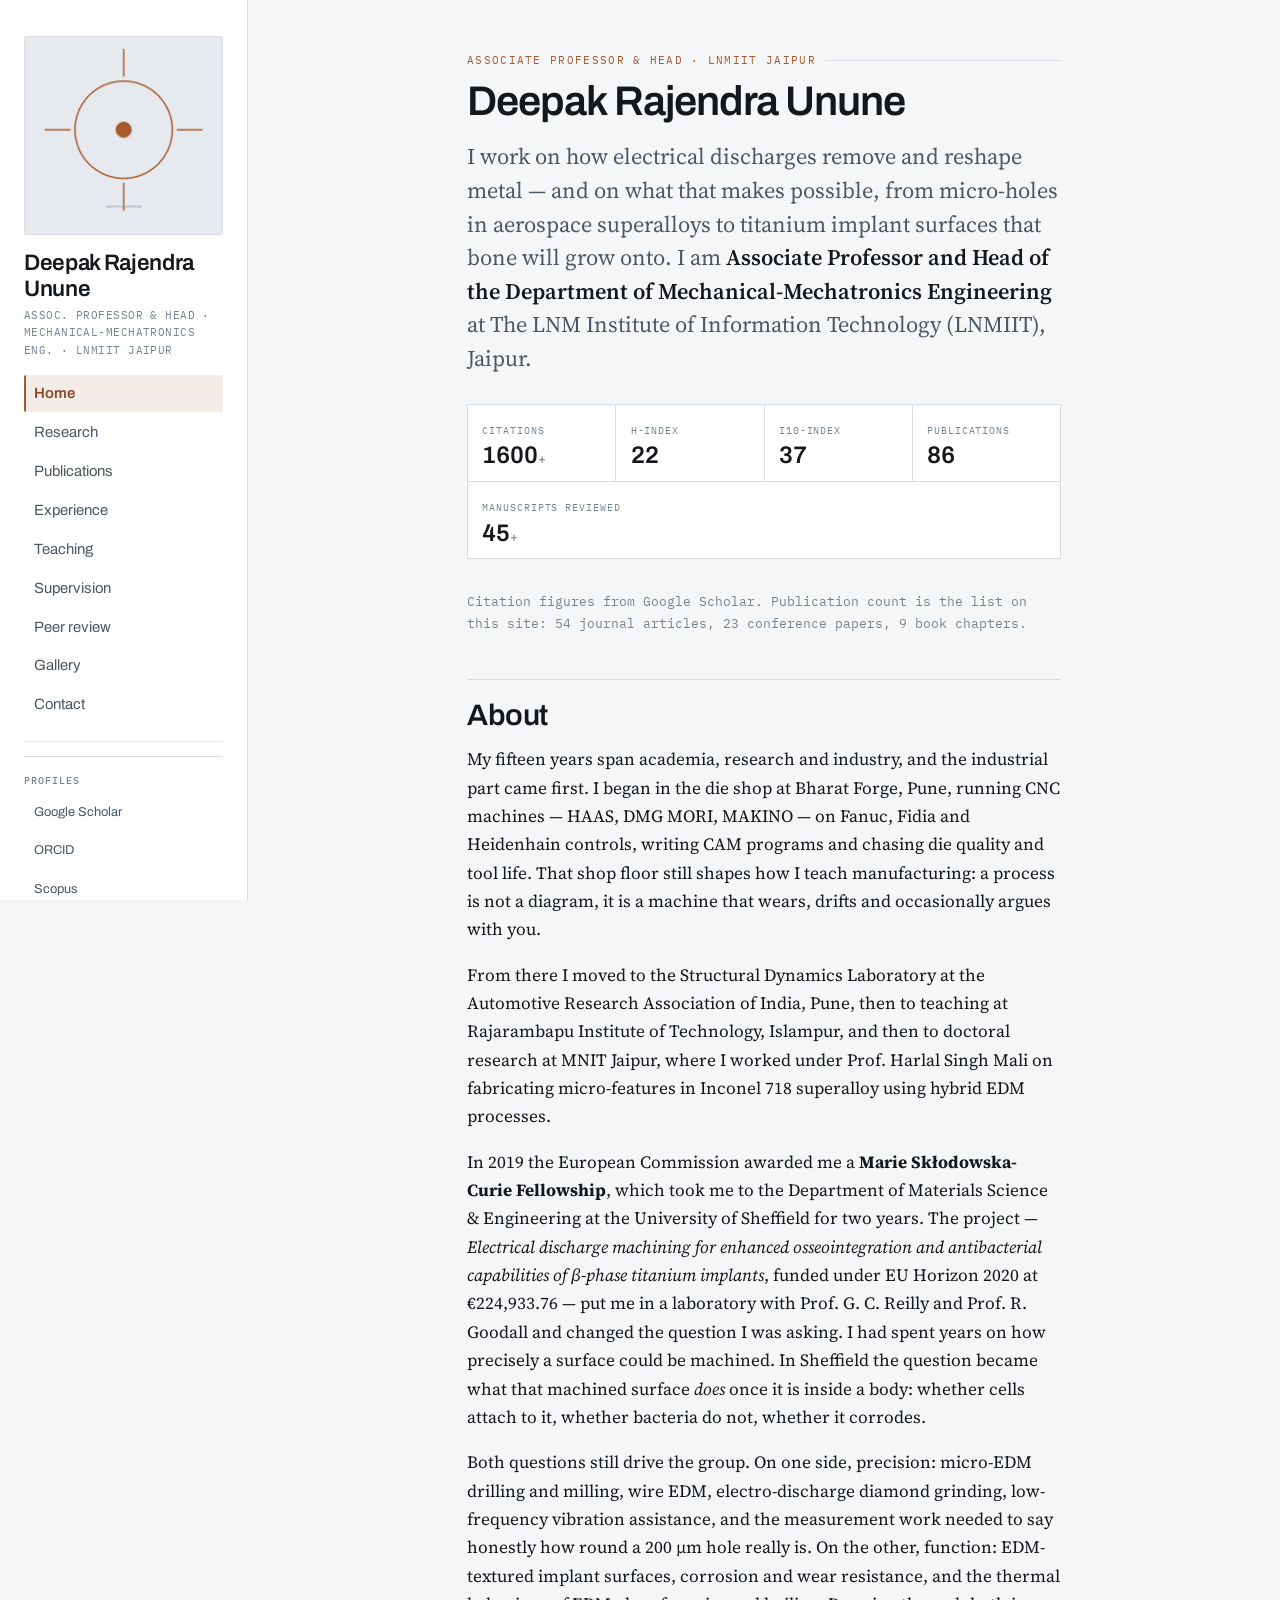
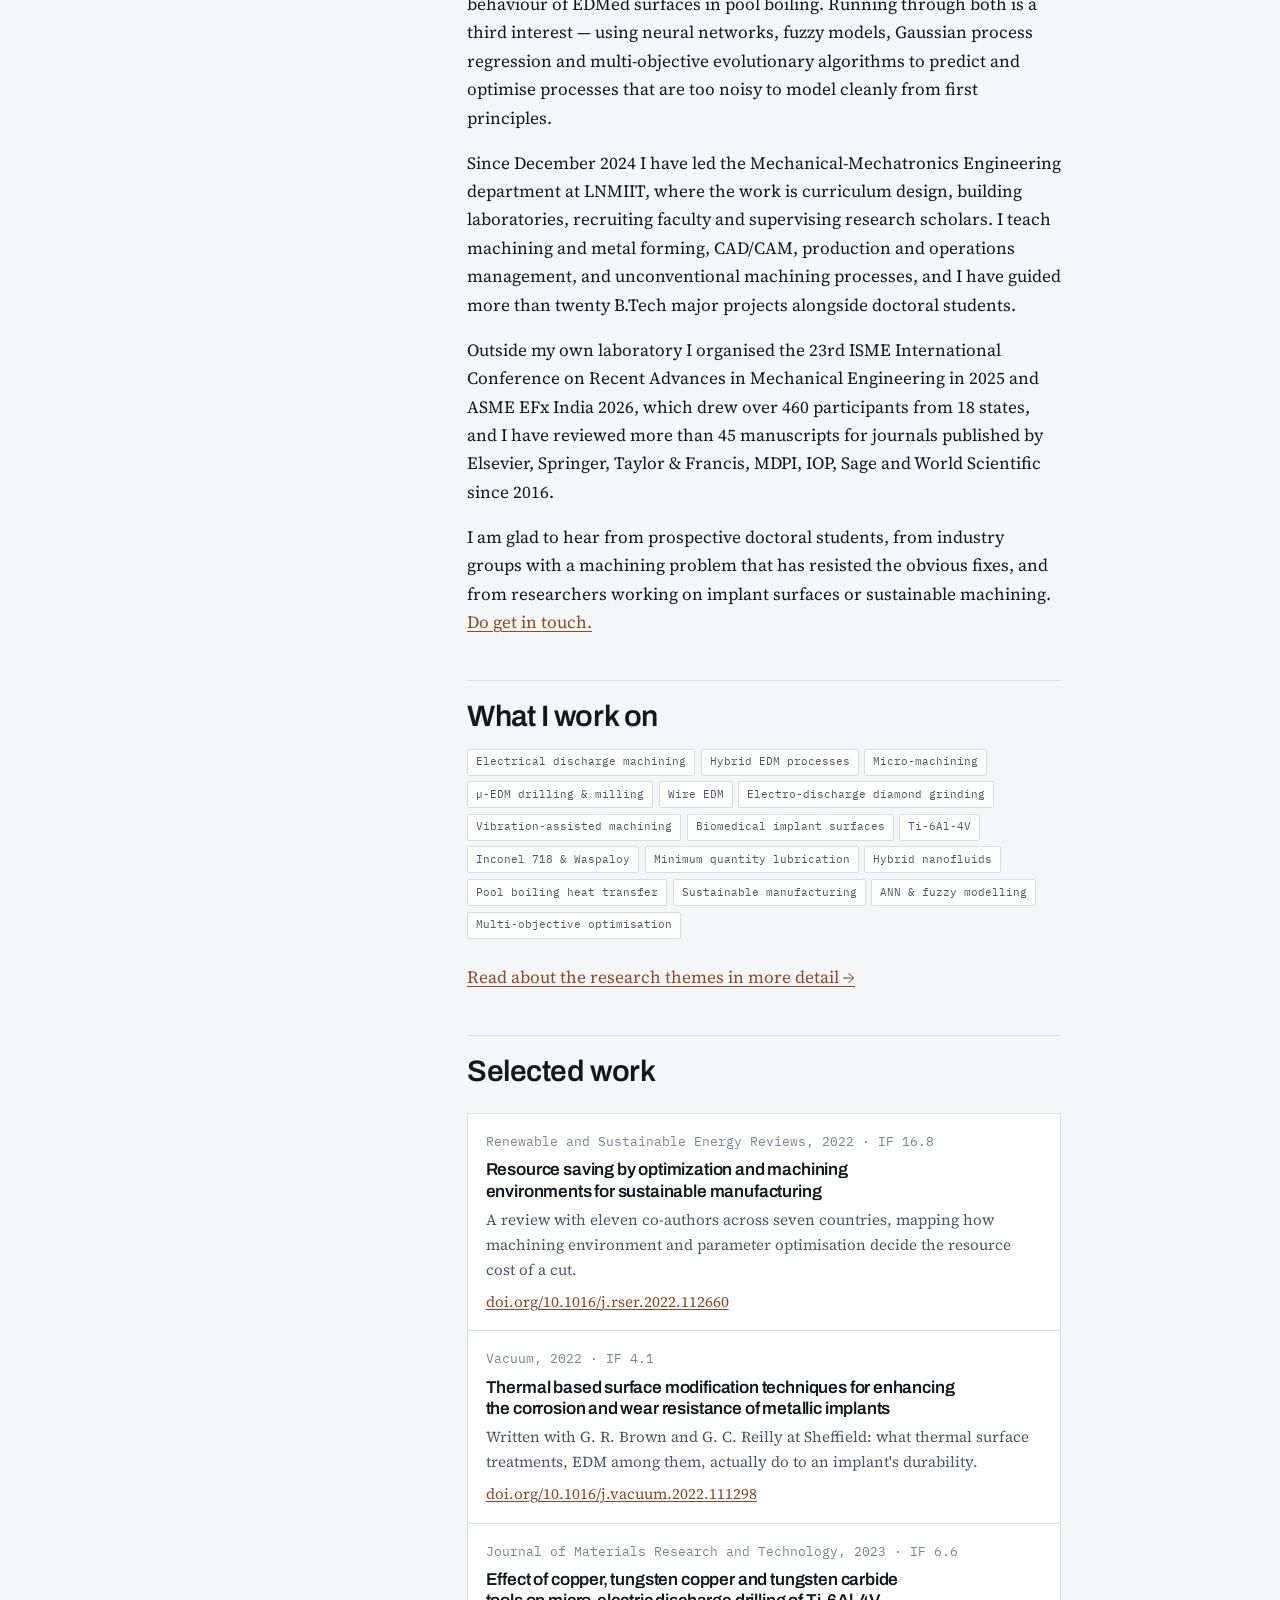
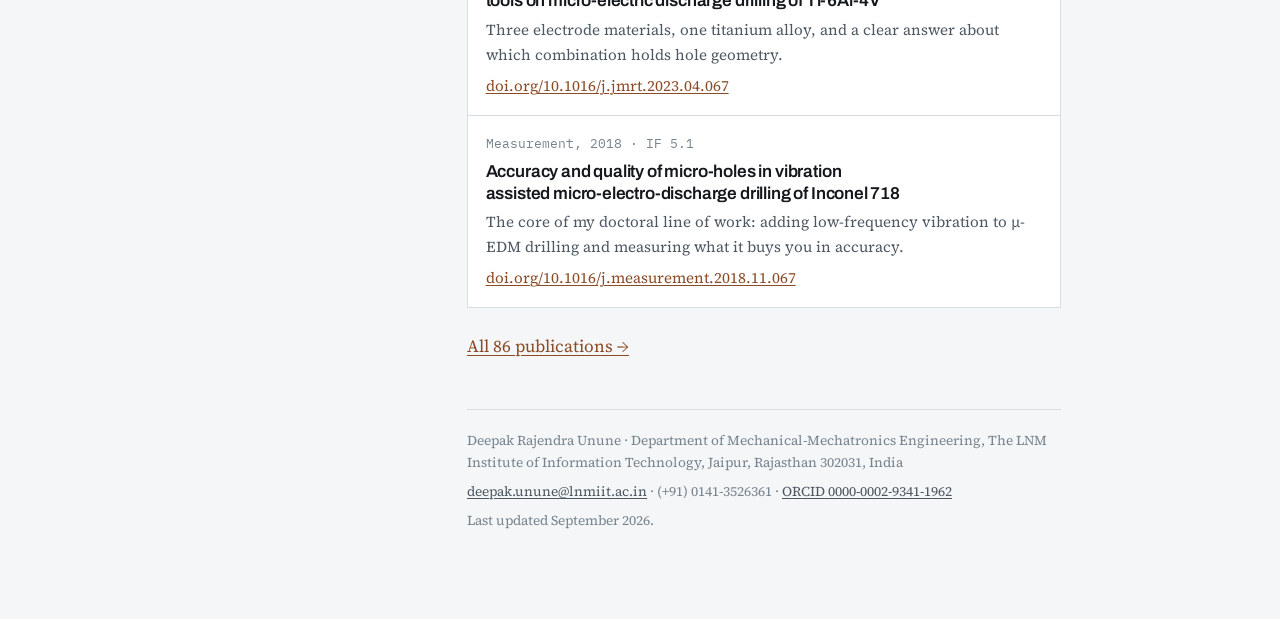
==== index.html @ 8581460a "Add files via upload" ====
<!doctype html>
<html lang="en">
<head>
<meta charset="utf-8">
<meta name="viewport" content="width=device-width, initial-scale=1">
<title>Deepak Rajendra Unune</title>
<meta name="description" content="Associate Professor and Head of Mechanical-Mechatronics Engineering at LNMIIT Jaipur. Research on EDM, micro-machining and biomedical implant surfaces.">
<link rel="canonical" href="https://deepunune.github.io/">
<meta name="robots" content="index, follow, max-image-preview:large">
<meta name="author" content="Deepak Rajendra Unune">
<meta name="theme-color" content="#f4f6f7" media="(prefers-color-scheme: light)">
<meta name="theme-color" content="#14171a" media="(prefers-color-scheme: dark)">

<meta property="og:type" content="profile">
<meta property="og:site_name" content="Deepak Rajendra Unune">
<meta property="og:title" content="Deepak Rajendra Unune">
<meta property="og:description" content="Associate Professor and Head of Mechanical-Mechatronics Engineering at LNMIIT Jaipur. Research on EDM, micro-machining and biomedical implant surfaces.">
<meta property="og:url" content="https://deepunune.github.io/">
<meta property="og:image" content="https://deepunune.github.io/images/profile.jpg">
<meta property="og:locale" content="en_IN">
<meta name="twitter:card" content="summary_large_image">
<meta name="twitter:title" content="Deepak Rajendra Unune">
<meta name="twitter:description" content="Associate Professor and Head of Mechanical-Mechatronics Engineering at LNMIIT Jaipur. Research on EDM, micro-machining and biomedical implant surfaces.">
<meta name="twitter:image" content="https://deepunune.github.io/images/profile.jpg">

<!-- ► Paste your Google Search Console verification tag on the next line, then delete this comment.
<meta name="google-site-verification" content="PASTE_YOUR_CODE_HERE">
-->

<link rel="icon" href="favicon.svg" type="image/svg+xml">
<link rel="preconnect" href="https://fonts.googleapis.com">
<link rel="preconnect" href="https://fonts.gstatic.com" crossorigin>
<link rel="stylesheet" href="https://fonts.googleapis.com/css2?family=Archivo:wght@400;500;600;700&family=Source+Serif+4:ital,opsz,wght@0,8..60,400;0,8..60,600;1,8..60,400&family=IBM+Plex+Mono:wght@400;500&display=swap">
<link rel="stylesheet" href="assets/style.css">
<script type="application/ld+json">
{
  "@context": "https://schema.org",
  "@type": "Person",
  "name": "Deepak Rajendra Unune",
  "givenName": "Deepak",
  "familyName": "Unune",
  "honorificPrefix": "Dr",
  "jobTitle": "Associate Professor and Head of Department",
  "email": "mailto:deepak.unune@lnmiit.ac.in",
  "telephone": "+91-141-3526361",
  "url": "https://deepunune.github.io/",
  "image": "https://deepunune.github.io/images/profile.jpg",
  "description": "Associate Professor and Head of the Department of Mechanical-Mechatronics Engineering at LNMIIT Jaipur. Research on electrical discharge machining, hybrid and micro-machining, biomedical implant surface engineering, sustainable machining and AI-driven process optimisation. Marie Sklodowska-Curie Fellow, University of Sheffield.",
  "identifier": [
    {"@type": "PropertyValue", "propertyID": "ORCID", "value": "0000-0002-9341-1962"},
    {"@type": "PropertyValue", "propertyID": "Scopus Author ID", "value": "57053446400"},
    {"@type": "PropertyValue", "propertyID": "Web of Science ResearcherID", "value": "N-2098-2017"}
  ],
  "worksFor": {
    "@type": "CollegeOrUniversity",
    "name": "The LNM Institute of Information Technology",
    "alternateName": "LNMIIT Jaipur",
    "url": "https://lnmiit.ac.in/",
    "address": {
      "@type": "PostalAddress",
      "streetAddress": "Rupa ki Nangal, Post-Sumel, Via Jamdoli",
      "addressLocality": "Jaipur",
      "addressRegion": "Rajasthan",
      "postalCode": "302031",
      "addressCountry": "IN"
    }
  },
  "alumniOf": [
    {"@type": "CollegeOrUniversity", "name": "Malaviya National Institute of Technology Jaipur"},
    {"@type": "CollegeOrUniversity", "name": "The University of Sheffield"},
    {"@type": "CollegeOrUniversity", "name": "Government College of Engineering, Karad"},
    {"@type": "CollegeOrUniversity", "name": "Rajarambapu Institute of Technology"}
  ],
  "knowsAbout": [
    "Electrical discharge machining",
    "Hybrid EDM processes",
    "Micro-machining",
    "Micro-EDM drilling",
    "Wire electrical discharge machining",
    "Electro-discharge diamond grinding",
    "Vibration-assisted machining",
    "Biomedical implant surface engineering",
    "Titanium alloys",
    "Nickel-based superalloys",
    "Minimum quantity lubrication",
    "Hybrid nanofluids",
    "Pool boiling heat transfer",
    "Sustainable manufacturing",
    "Artificial neural networks",
    "Multi-objective optimisation"
  ],
  "award": "Marie Sklodowska-Curie Fellowship, European Commission",
  "sameAs": [
    "https://scholar.google.co.in/citations?user=ZPhgoC0AAAAJ&hl=en", 
    "https://orcid.org/0000-0002-9341-1962", 
    "https://www.scopus.com/authid/detail.uri?authorId=57053446400", 
    "https://www.webofscience.com/wos/author/record/N-2098-2017", 
    "https://www.researchgate.net/profile/Deepak-Unune", 
    "https://in.linkedin.com/in/deepak-unune-ph-d-a6aba734", 
    "https://dblp.org/pid/217/3953.html", 
    "https://lnmiit.ac.in/faculty-list/dr-deepak-rajendra-unune/"
  ]
}
</script>
</head>
<body>
<a class="skip" href="#main">Skip to content</a>
<div class="shell">

  <header class="rail">
    <div class="rail__id">
      <img class="rail__photo" src="images/profile.jpg" alt="Portrait of Deepak Rajendra Unune"
           width="400" height="400">
      <div>
      <p class="rail__name"><a href="index.html">Deepak Rajendra Unune</a></p>
      <p class="rail__role">Assoc. Professor &amp; Head &middot; Mechanical-Mechatronics Eng. &middot; LNMIIT Jaipur</p>
      </div>
    </div>
    <button class="navtoggle" type="button" id="navtoggle" aria-expanded="false" aria-controls="nav">Menu</button>
    <nav class="nav" id="nav" aria-label="Main" hidden>
      <ul>
      <li><a href="index.html" aria-current="page">Home</a></li>
      <li><a href="research.html">Research</a></li>
      <li><a href="publications.html">Publications</a></li>
      <li><a href="experience.html">Experience</a></li>
      <li><a href="teaching.html">Teaching</a></li>
      <li><a href="supervision.html">Supervision</a></li>
      <li><a href="reviewing.html">Peer review</a></li>
      <li><a href="gallery.html">Gallery</a></li>
      <li><a href="contact.html">Contact</a></li>
      </ul>
      <div class="rail__links">
        <h2>Profiles</h2>
        <ul>
        <li><a href="https://scholar.google.co.in/citations?user=ZPhgoC0AAAAJ&amp;hl=en" rel="me">Google Scholar</a></li>
        <li><a href="https://orcid.org/0000-0002-9341-1962" rel="me">ORCID</a></li>
        <li><a href="https://www.scopus.com/authid/detail.uri?authorId=57053446400" rel="me">Scopus</a></li>
        <li><a href="https://www.webofscience.com/wos/author/record/N-2098-2017" rel="me">Web of Science</a></li>
        <li><a href="https://www.researchgate.net/profile/Deepak-Unune" rel="me">ResearchGate</a></li>
        <li><a href="https://in.linkedin.com/in/deepak-unune-ph-d-a6aba734" rel="me">LinkedIn</a></li>
        </ul>
      </div>
    </nav>
  </header>

  <main class="main" id="main">
    <div class="wrap">
      <p class="eyebrow">Associate Professor &amp; Head &middot; LNMIIT Jaipur</p>
      <h1>Deepak Rajendra Unune</h1>

<p class="lede">I work on how electrical discharges remove and reshape metal &mdash; and on what
that makes possible, from micro-holes in aerospace superalloys to titanium implant surfaces that
bone will grow onto. I am <strong>Associate Professor and Head of the Department of
Mechanical-Mechatronics Engineering</strong> at The LNM Institute of Information Technology
(LNMIIT), Jaipur.</p>

<dl class="figures">
  <div><dt>Citations</dt><dd>1600<span>+</span></dd></div>
  <div><dt>h-index</dt><dd>22</dd></div>
  <div><dt>i10-index</dt><dd>37</dd></div>
  <div><dt>Publications</dt><dd>86</dd></div>
  <div><dt>Manuscripts reviewed</dt><dd>45<span>+</span></dd></div>
</dl>
<p class="meta">Citation figures from Google Scholar. Publication count is the list on this
site: 54 journal articles, 23 conference papers, 9 book chapters.</p>

<h2>About</h2>

<p>My fifteen years span academia, research and industry, and the industrial part came first. I
began in the die shop at Bharat Forge, Pune, running CNC machines &mdash; HAAS, DMG MORI, MAKINO
&mdash; on Fanuc, Fidia and Heidenhain controls, writing CAM programs and chasing die quality and
tool life. That shop floor still shapes how I teach manufacturing: a process is not a diagram, it
is a machine that wears, drifts and occasionally argues with you.</p>

<p>From there I moved to the Structural Dynamics Laboratory at the Automotive Research Association
of India, Pune, then to teaching at Rajarambapu Institute of Technology, Islampur, and then to
doctoral research at MNIT Jaipur, where I worked under Prof. Harlal Singh Mali on fabricating
micro-features in Inconel 718 superalloy using hybrid EDM processes.</p>

<p>In 2019 the European Commission awarded me a <strong>Marie Sk&#322;odowska-Curie
Fellowship</strong>, which took me to the Department of Materials Science &amp; Engineering at the
University of Sheffield for two years. The project &mdash; <em>Electrical discharge machining for
enhanced osseointegration and antibacterial capabilities of &beta;-phase titanium implants</em>,
funded under EU Horizon 2020 at &euro;224,933.76 &mdash; put me in a laboratory with
Prof. G. C. Reilly and Prof. R. Goodall and changed the question I was asking. I had spent years on
how precisely a surface could be machined. In Sheffield the question became what that machined
surface <em>does</em> once it is inside a body: whether cells attach to it, whether bacteria
do not, whether it corrodes.</p>

<p>Both questions still drive the group. On one side, precision: micro-EDM drilling and milling,
wire EDM, electro-discharge diamond grinding, low-frequency vibration assistance, and the
measurement work needed to say honestly how round a 200&nbsp;&micro;m hole really is. On the other,
function: EDM-textured implant surfaces, corrosion and wear resistance, and the thermal behaviour of
EDMed surfaces in pool boiling. Running through both is a third interest &mdash; using neural
networks, fuzzy models, Gaussian process regression and multi-objective evolutionary algorithms to
predict and optimise processes that are too noisy to model cleanly from first principles.</p>

<p>Since December 2024 I have led the Mechanical-Mechatronics Engineering department at LNMIIT,
where the work is curriculum design, building laboratories, recruiting faculty and supervising
research scholars. I teach machining and metal forming, CAD/CAM, production and operations
management, and unconventional machining processes, and I have guided more than twenty B.Tech
major projects alongside doctoral students.</p>

<p>Outside my own laboratory I organised the 23rd ISME International Conference on Recent Advances
in Mechanical Engineering in 2025 and ASME EFx India 2026, which drew over 460 participants from
18 states, and I have reviewed more than 45 manuscripts for journals published by Elsevier,
Springer, Taylor &amp; Francis, MDPI, IOP, Sage and World Scientific since 2016.</p>

<p>I am glad to hear from prospective doctoral students, from industry groups with a machining
problem that has resisted the obvious fixes, and from researchers working on implant surfaces or
sustainable machining. <a href="contact.html">Do get in touch.</a></p>

<h2>What I work on</h2>
<ul class="tags">
  <li>Electrical discharge machining</li>
  <li>Hybrid EDM processes</li>
  <li>Micro-machining</li>
  <li>&micro;-EDM drilling &amp; milling</li>
  <li>Wire EDM</li>
  <li>Electro-discharge diamond grinding</li>
  <li>Vibration-assisted machining</li>
  <li>Biomedical implant surfaces</li>
  <li>Ti-6Al-4V</li>
  <li>Inconel 718 &amp; Waspaloy</li>
  <li>Minimum quantity lubrication</li>
  <li>Hybrid nanofluids</li>
  <li>Pool boiling heat transfer</li>
  <li>Sustainable manufacturing</li>
  <li>ANN &amp; fuzzy modelling</li>
  <li>Multi-objective optimisation</li>
</ul>
<p><a href="research.html">Read about the research themes in more detail &rarr;</a></p>

<h2>Selected work</h2>
<div class="cards">
  <article>
    <span class="meta">Renewable and Sustainable Energy Reviews, 2022 &middot; IF 16.8</span>
    <h3>Resource saving by optimization and machining environments for sustainable manufacturing</h3>
    <p>A review with eleven co-authors across seven countries, mapping how machining environment
    and parameter optimisation decide the resource cost of a cut.</p>
    <p><a href="https://doi.org/10.1016/j.rser.2022.112660">doi.org/10.1016/j.rser.2022.112660</a></p>
  </article>
  <article>
    <span class="meta">Vacuum, 2022 &middot; IF 4.1</span>
    <h3>Thermal based surface modification techniques for enhancing the corrosion and wear resistance of metallic implants</h3>
    <p>Written with G. R. Brown and G. C. Reilly at Sheffield: what thermal surface treatments,
    EDM among them, actually do to an implant's durability.</p>
    <p><a href="https://doi.org/10.1016/j.vacuum.2022.111298">doi.org/10.1016/j.vacuum.2022.111298</a></p>
  </article>
  <article>
    <span class="meta">Journal of Materials Research and Technology, 2023 &middot; IF 6.6</span>
    <h3>Effect of copper, tungsten copper and tungsten carbide tools on micro-electric discharge drilling of Ti-6Al-4V</h3>
    <p>Three electrode materials, one titanium alloy, and a clear answer about which combination
    holds hole geometry.</p>
    <p><a href="https://doi.org/10.1016/j.jmrt.2023.04.067">doi.org/10.1016/j.jmrt.2023.04.067</a></p>
  </article>
  <article>
    <span class="meta">Measurement, 2018 &middot; IF 5.1</span>
    <h3>Accuracy and quality of micro-holes in vibration assisted micro-electro-discharge drilling of Inconel 718</h3>
    <p>The core of my doctoral line of work: adding low-frequency vibration to &micro;-EDM drilling and
    measuring what it buys you in accuracy.</p>
    <p><a href="https://doi.org/10.1016/j.measurement.2018.11.067">doi.org/10.1016/j.measurement.2018.11.067</a></p>
  </article>
</div>
<p><a href="publications.html">All 86 publications &rarr;</a></p>

      <footer class="foot">
        <p>Deepak Rajendra Unune &middot; Department of Mechanical-Mechatronics Engineering, The LNM Institute of
        Information Technology, Jaipur, Rajasthan 302031, India</p>
        <p><a href="mailto:deepak.unune@lnmiit.ac.in">deepak.unune@lnmiit.ac.in</a> &middot;
        (+91) 0141-3526361 &middot; <a href="https://orcid.org/0000-0002-9341-1962">ORCID 0000-0002-9341-1962</a></p>
        <p>Last updated September 2026.</p>
      </footer>
    </div>
  </main>

</div>
<script src="assets/main.js" defer></script>
</body>
</html>
---- assets/style.css ----
/* ============================================================
   Deepak Rajendra Unune — academic site
   Layout: fixed title-block rail on the left (desktop), top bar
   on mobile; one measured reading column; mono gutters carry
   years, counts and identifiers the way a drawing carries its
   dimension callouts.
   ============================================================ */

:root {
  /* colour — cool graphite neutrals, copper accent (the electrode metal) */
  --bg:        #f4f6f7;
  --surface:   #ffffff;
  --ink:       #14181c;
  --ink-2:     #4c5762;
  --ink-3:     #77838e;
  --rule:      #d7dde2;
  --rule-soft: #e6eaee;
  --accent:    #a65a2e;
  --accent-ink:#8a4a25;
  --accent-wash:#f4ece6;

  /* type */
  --font-display: 'Archivo', 'Helvetica Neue', Arial, sans-serif;
  --font-body: 'Source Serif 4', Georgia, 'Times New Roman', serif;
  --font-mono: 'IBM Plex Mono', ui-monospace, 'SFMono-Regular', Consolas, monospace;

  /* scale */
  --rail: 15.5rem;
  --measure: 66ch;
  --step--1: clamp(0.78rem, 0.76rem + 0.1vw, 0.83rem);
  --step-0:  clamp(1rem, 0.97rem + 0.15vw, 1.075rem);
  --step-1:  clamp(1.2rem, 1.12rem + 0.4vw, 1.4rem);
  --step-2:  clamp(1.45rem, 1.3rem + 0.7vw, 1.85rem);
  --step-3:  clamp(1.85rem, 1.55rem + 1.3vw, 2.6rem);

  color-scheme: light;
}

@media (prefers-color-scheme: dark) {
  :root:not([data-theme="light"]) {
    --bg:        #14171a;
    --surface:   #1b1f23;
    --ink:       #e7eaed;
    --ink-2:     #a4aeb7;
    --ink-3:     #7d8892;
    --rule:      #2c3238;
    --rule-soft: #23282d;
    --accent:    #e08a4e;
    --accent-ink:#efa871;
    --accent-wash:#241c15;
    color-scheme: dark;
  }
}

:root[data-theme="dark"] {
  --bg:        #14171a;
  --surface:   #1b1f23;
  --ink:       #e7eaed;
  --ink-2:     #a4aeb7;
  --ink-3:     #7d8892;
  --rule:      #2c3238;
  --rule-soft: #23282d;
  --accent:    #e08a4e;
  --accent-ink:#efa871;
  --accent-wash:#241c15;
  color-scheme: dark;
}

*, *::before, *::after { box-sizing: border-box; }

html { -webkit-text-size-adjust: 100%; scroll-behavior: smooth; }
@media (prefers-reduced-motion: reduce) {
  html { scroll-behavior: auto; }
  *, *::before, *::after { animation-duration: 0.01ms !important; transition-duration: 0.01ms !important; }
}

body {
  margin: 0;
  background: var(--bg);
  color: var(--ink);
  font-family: var(--font-body);
  font-size: var(--step-0);
  line-height: 1.65;
  font-synthesis-weight: none;
}

img { max-width: 100%; height: auto; display: block; }

a { color: var(--accent-ink); text-decoration-thickness: 1px; text-underline-offset: 0.16em; }
a:hover { text-decoration-thickness: 2px; }

:focus-visible {
  outline: 2px solid var(--accent);
  outline-offset: 3px;
  border-radius: 2px;
}

.skip {
  position: absolute; left: -9999px; top: 0;
  background: var(--accent); color: #fff;
  padding: 0.6rem 1rem; z-index: 100;
  font-family: var(--font-display); font-size: var(--step--1);
}
.skip:focus { left: 0.5rem; top: 0.5rem; }

/* ---------- shell ---------- */

.shell { display: block; }

/* ---------- left rail / title block ---------- */

.rail {
  background: var(--surface);
  border-bottom: 1px solid var(--rule);
  padding: 1rem 1.25rem;
  display: flex; align-items: baseline; justify-content: space-between;
  gap: 1rem; flex-wrap: wrap;
  position: sticky; top: 0; z-index: 30;
}

.rail__id { min-width: 0; display: flex; align-items: center; gap: 0.75rem; }
.rail__photo {
  width: 46px; height: 46px; flex: none;
  border-radius: 50%; object-fit: cover;
  border: 1px solid var(--rule); background: var(--rule-soft);
}

.rail__name {
  font-family: var(--font-display);
  font-weight: 600; font-size: var(--step-1);
  letter-spacing: -0.015em; line-height: 1.15;
  margin: 0;
}
.rail__name a { color: var(--ink); text-decoration: none; }
.rail__name a:hover { color: var(--accent-ink); }

.rail__role {
  font-family: var(--font-mono);
  font-size: 0.68rem; letter-spacing: 0.04em;
  color: var(--ink-3); text-transform: uppercase;
  margin: 0.3rem 0 0;
}

.navtoggle {
  font-family: var(--font-mono); font-size: 0.72rem;
  letter-spacing: 0.08em; text-transform: uppercase;
  background: transparent; color: var(--ink-2);
  border: 1px solid var(--rule); border-radius: 2px;
  padding: 0.45rem 0.7rem; cursor: pointer;
}
.navtoggle:hover { border-color: var(--accent); color: var(--accent-ink); }

.nav { width: 100%; }
.nav[hidden] { display: none !important; }
.nav ul { list-style: none; margin: 0.9rem 0 0; padding: 0; display: flex; flex-direction: column; gap: 0.1rem; }
.nav a {
  display: flex; gap: 0.7rem; align-items: baseline;
  font-family: var(--font-display); font-size: 0.93rem;
  text-decoration: none; color: var(--ink-2);
  padding: 0.4rem 0.5rem; border-radius: 2px;
  border-left: 2px solid transparent;
}
.nav a:hover { color: var(--ink); background: var(--rule-soft); }
.nav a[aria-current="page"] {
  color: var(--accent-ink); border-left-color: var(--accent);
  background: var(--accent-wash); font-weight: 600;
}
.rail__links { margin-top: 1.1rem; padding-top: 0.9rem; border-top: 1px solid var(--rule-soft); }
.rail__links h2 {
  font-family: var(--font-mono); font-size: 0.64rem; letter-spacing: 0.1em;
  text-transform: uppercase; color: var(--ink-3); margin: 0 0 0.5rem; font-weight: 500;
}
.rail__links ul { list-style: none; margin: 0; padding: 0; display: flex; flex-wrap: wrap; gap: 0.3rem 0.85rem; }
.rail__links a { font-family: var(--font-display); font-size: 0.8rem; color: var(--ink-2); text-decoration: none; }
.rail__links a:hover { color: var(--accent-ink); text-decoration: underline; }

/* ---------- main column ---------- */

.main { padding: 2.25rem 1.25rem 4rem; }
.wrap { max-width: var(--measure); margin: 0 auto; }
.wrap--wide { max-width: 78ch; }

.eyebrow {
  font-family: var(--font-mono); font-size: 0.68rem;
  letter-spacing: 0.12em; text-transform: uppercase;
  color: var(--accent); margin: 0 0 0.6rem;
  display: flex; align-items: center; gap: 0.6rem;
}
.eyebrow::after { content: ""; flex: 1; height: 1px; background: var(--rule); min-width: 1.5rem; }
@media (max-width: 34rem) { .eyebrow::after { display: none; } }

h1 {
  font-family: var(--font-display); font-weight: 600;
  font-size: var(--step-3); line-height: 1.08;
  letter-spacing: -0.025em; text-wrap: balance;
  margin: 0 0 1rem;
}
h2 {
  font-family: var(--font-display); font-weight: 600;
  font-size: var(--step-2); line-height: 1.2;
  letter-spacing: -0.015em; text-wrap: balance;
  margin: 2.75rem 0 0.75rem;
  padding-top: 1.1rem; border-top: 1px solid var(--rule);
}
h3 {
  font-family: var(--font-display); font-weight: 600;
  font-size: var(--step-1); line-height: 1.25;
  letter-spacing: -0.01em; text-wrap: balance;
  margin: 1.9rem 0 0.4rem;
}
h4 {
  font-family: var(--font-display); font-weight: 600;
  font-size: var(--step-0); margin: 1.3rem 0 0.3rem;
}

p { margin: 0 0 1.05rem; }
.lede { font-size: var(--step-1); line-height: 1.5; color: var(--ink-2); }
.lede strong { color: var(--ink); font-weight: 600; }

ul.plain, ol.plain { padding-left: 1.15rem; margin: 0 0 1.05rem; }
ul.plain li, ol.plain li { margin-bottom: 0.4rem; }

.meta {
  font-family: var(--font-mono); font-size: var(--step--1);
  color: var(--ink-3); font-variant-numeric: tabular-nums;
}

/* ---------- metrology strip (research impact figures) ---------- */

.figures {
  display: flex; flex-wrap: wrap;
  background: var(--surface);
  border: 1px solid var(--rule); border-width: 1px 0 0 1px;
  margin: 1.75rem 0 2rem;
}
.figures div {
  flex: 1 1 8rem; min-width: 0;
  padding: 0.85rem 0.9rem;
  border-right: 1px solid var(--rule);
  border-bottom: 1px solid var(--rule);
}
.figures dt {
  font-family: var(--font-mono); font-size: 0.63rem;
  letter-spacing: 0.09em; text-transform: uppercase;
  color: var(--ink-3); margin: 0 0 0.25rem;
  min-height: 2.1em; display: flex; align-items: flex-end;
}
.figures dd {
  font-family: var(--font-display); font-weight: 600;
  font-size: 1.5rem; line-height: 1; margin: 0;
  color: var(--ink); font-variant-numeric: tabular-nums;
}
.figures dd span { font-size: 0.8rem; color: var(--ink-3); font-weight: 500; }

/* ---------- timeline entries (experience) ---------- */

.entry { padding: 1.15rem 0; border-bottom: 1px solid var(--rule-soft); }
.entry:last-child { border-bottom: 0; }
.entry__head { display: flex; flex-wrap: wrap; gap: 0.2rem 0.75rem; align-items: baseline; }
.entry__role { font-family: var(--font-display); font-weight: 600; font-size: var(--step-0); margin: 0; }
.entry__when {
  font-family: var(--font-mono); font-size: 0.7rem; color: var(--ink-3);
  font-variant-numeric: tabular-nums; white-space: nowrap;
}
.entry__where { color: var(--ink-2); font-size: 0.95rem; margin: 0.2rem 0 0.5rem; }
.entry ul { margin: 0.5rem 0 0; padding-left: 1.1rem; font-size: 0.95rem; color: var(--ink-2); }
.entry ul li { margin-bottom: 0.25rem; }
.entry__note {
  font-size: 0.95rem; margin: 0.45rem 0 0; padding-left: 0.8rem;
  border-left: 2px solid var(--accent); color: var(--ink-2);
}

/* ---------- publications ---------- */

.pubyear {
  display: grid; grid-template-columns: 3.5rem 1fr; gap: 0 1rem;
  padding-top: 1.4rem; margin-top: 1.4rem; border-top: 1px solid var(--rule);
}
.pubyear:first-of-type { border-top: 0; margin-top: 0; }
.pubyear > h3 {
  font-family: var(--font-mono); font-size: 0.95rem; font-weight: 500;
  color: var(--accent); margin: 0.15rem 0 0; letter-spacing: 0.02em;
  font-variant-numeric: tabular-nums; position: sticky; top: 5.5rem;
  align-self: start;
}
.pubyear > ol { list-style: none; margin: 0; padding: 0; min-width: 0; }
.pub { margin-bottom: 1.15rem; min-width: 0; }
.pub:last-child { margin-bottom: 0; }
.pub__authors { font-size: 0.9rem; color: var(--ink-2); margin: 0; }
.pub__authors b { color: var(--ink); font-weight: 600; }
.pub__title { margin: 0.15rem 0; font-size: 1rem; line-height: 1.4; }
.pub__title a { color: var(--ink); text-decoration: none; }
.pub__title a:hover { color: var(--accent-ink); text-decoration: underline; }
.pub__venue { font-size: 0.88rem; color: var(--ink-2); font-style: italic; margin: 0; }
.pub__tags {
  font-family: var(--font-mono); font-size: 0.66rem; letter-spacing: 0.03em;
  color: var(--ink-3); margin: 0.25rem 0 0; text-transform: uppercase;
}
.pub__doi {
  font-family: var(--font-mono); font-size: 0.68rem;
  word-break: break-all; display: inline-block; margin-top: 0.15rem;
}

/* ---------- generic card list ---------- */

.cards { display: grid; gap: 1px; background: var(--rule); border: 1px solid var(--rule); margin: 1.5rem 0; }
.cards > * { background: var(--surface); padding: 1.05rem 1.1rem; min-width: 0; margin: 0; }
.cards h3 { margin: 0 0 0.3rem; font-size: var(--step-0); }
.cards p { margin: 0 0 0.4rem; font-size: 0.95rem; color: var(--ink-2); }
.cards p:last-child { margin-bottom: 0; }
.cards .meta { display: block; margin-bottom: 0.4rem; }

.tags { display: flex; flex-wrap: wrap; gap: 0.35rem; margin: 0.9rem 0 1.5rem; padding: 0; list-style: none; }
.tags li {
  font-family: var(--font-mono); font-size: 0.68rem;
  border: 1px solid var(--rule); border-radius: 2px;
  padding: 0.22rem 0.5rem; color: var(--ink-2); background: var(--surface);
}

.journal-list { columns: 2; column-gap: 2rem; padding-left: 1.1rem; margin: 0.9rem 0 1.5rem; font-size: 0.92rem; color: var(--ink-2); }
.journal-list li { margin-bottom: 0.35rem; break-inside: avoid; }
@media (max-width: 34rem) { .journal-list { columns: 1; } }

/* ---------- gallery ---------- */

.gallery { display: grid; gap: 1rem; grid-template-columns: repeat(auto-fill, minmax(13rem, 1fr)); margin: 1.5rem 0; padding: 0; list-style: none; }
.gallery figure { margin: 0; background: var(--surface); border: 1px solid var(--rule); }
.gallery img { aspect-ratio: 4 / 3; object-fit: cover; width: 100%; max-width: 100%; background: var(--rule-soft); }
.gallery figcaption { font-size: 0.82rem; color: var(--ink-2); padding: 0.55rem 0.65rem; line-height: 1.4; }
.ph {
  aspect-ratio: 4 / 3; max-width: 100%;
  display: grid; place-items: center;
  background: var(--rule-soft); color: var(--ink-3);
  font-family: var(--font-mono); font-size: 0.66rem; text-align: center; padding: 0.5rem;
}

/* ---------- contact ---------- */

.deflist { display: grid; gap: 0; margin: 1.5rem 0; border-top: 1px solid var(--rule); }
.deflist > div { display: grid; grid-template-columns: 8.5rem 1fr; gap: 0.3rem 1rem; padding: 0.8rem 0; border-bottom: 1px solid var(--rule-soft); }
.deflist dt { font-family: var(--font-mono); font-size: 0.68rem; letter-spacing: 0.08em; text-transform: uppercase; color: var(--ink-3); }
.deflist dd { margin: 0; min-width: 0; overflow-wrap: break-word; }
@media (max-width: 30rem) { .deflist > div { grid-template-columns: 1fr; } }

/* ---------- footer ---------- */

.foot { border-top: 1px solid var(--rule); margin-top: 3rem; padding-top: 1.25rem; font-size: 0.85rem; color: var(--ink-3); }
.foot p { margin: 0 0 0.4rem; }
.foot a { color: var(--ink-2); }

/* ---------- desktop: rail becomes a fixed title block ---------- */

@media (min-width: 60rem) {
  .shell { display: grid; grid-template-columns: var(--rail) minmax(0, 1fr); }
  .rail {
    position: sticky; top: 0; align-self: start;
    height: 100vh; overflow-y: auto;
    border-bottom: 0; border-right: 1px solid var(--rule);
    display: block; padding: 2.25rem 1.5rem;
  }
  .rail__id { display: block; }
  .rail__photo {
    width: 100%; height: auto; aspect-ratio: 1;
    border-radius: 2px; margin-bottom: 0.95rem;
  }
  .navtoggle { display: none; }
  .nav { display: block !important; }
  .nav[hidden] { display: block !important; }
  .main { padding: 3.25rem 3rem 5rem; }
  .pubyear > h3 { top: 1rem; }
}

@media (min-width: 90rem) {
  .main { padding-left: 5rem; }
}

@media print {
  .rail, .navtoggle { display: none; }
  body { background: #fff; color: #000; font-size: 10.5pt; }
  .main { padding: 0; }
  a { color: #000; }
}
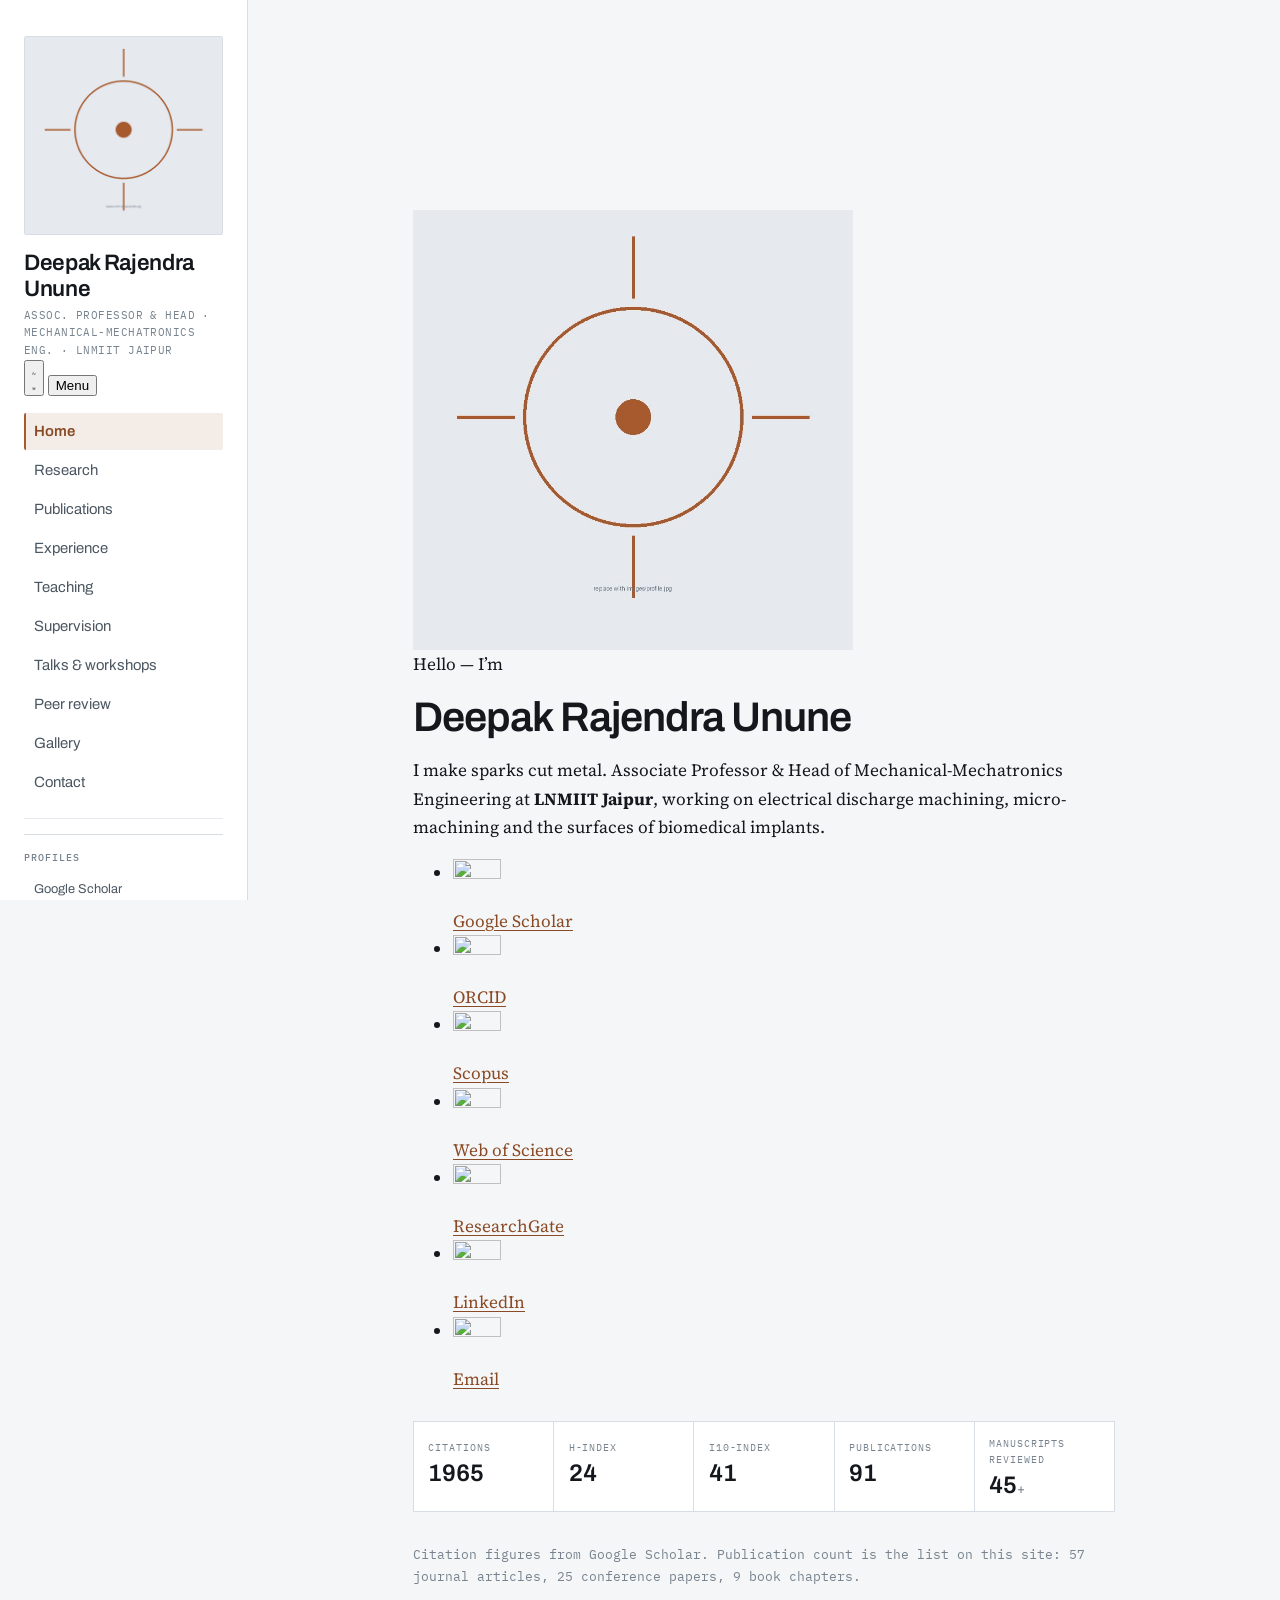
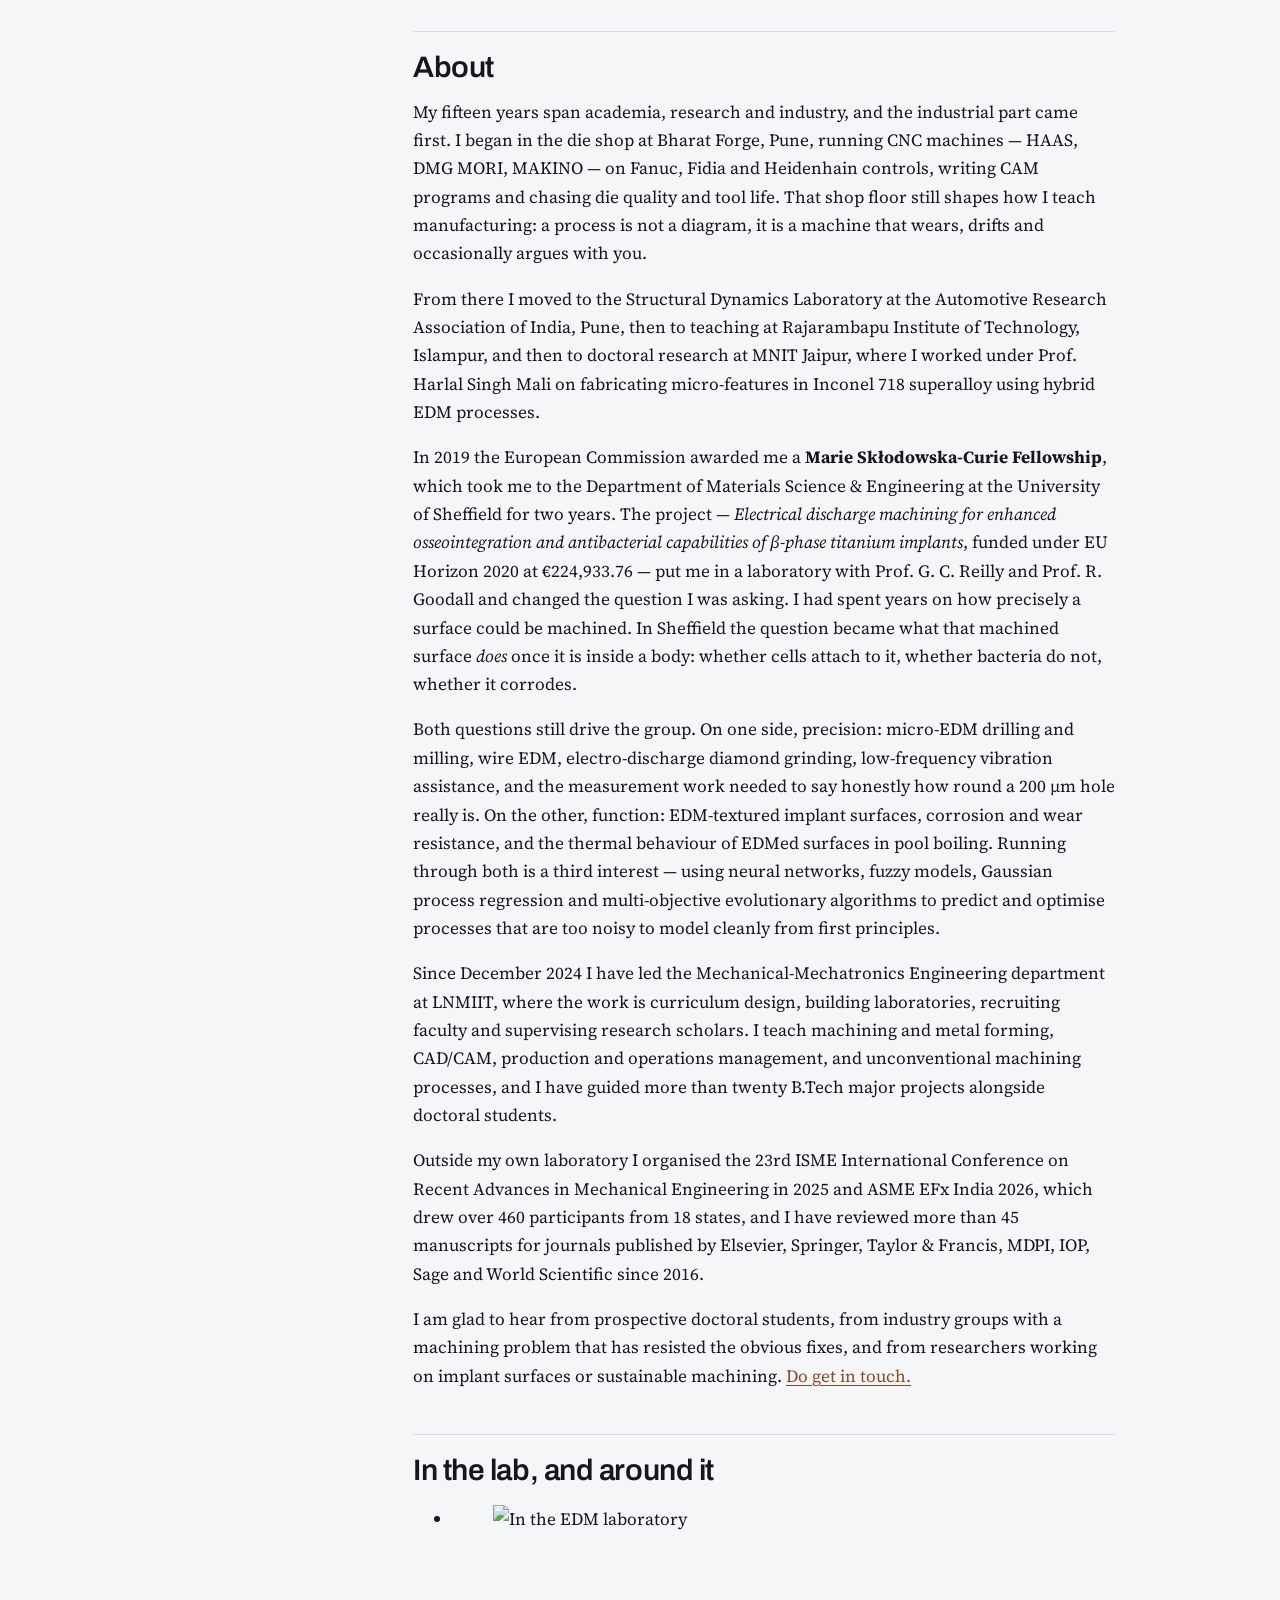
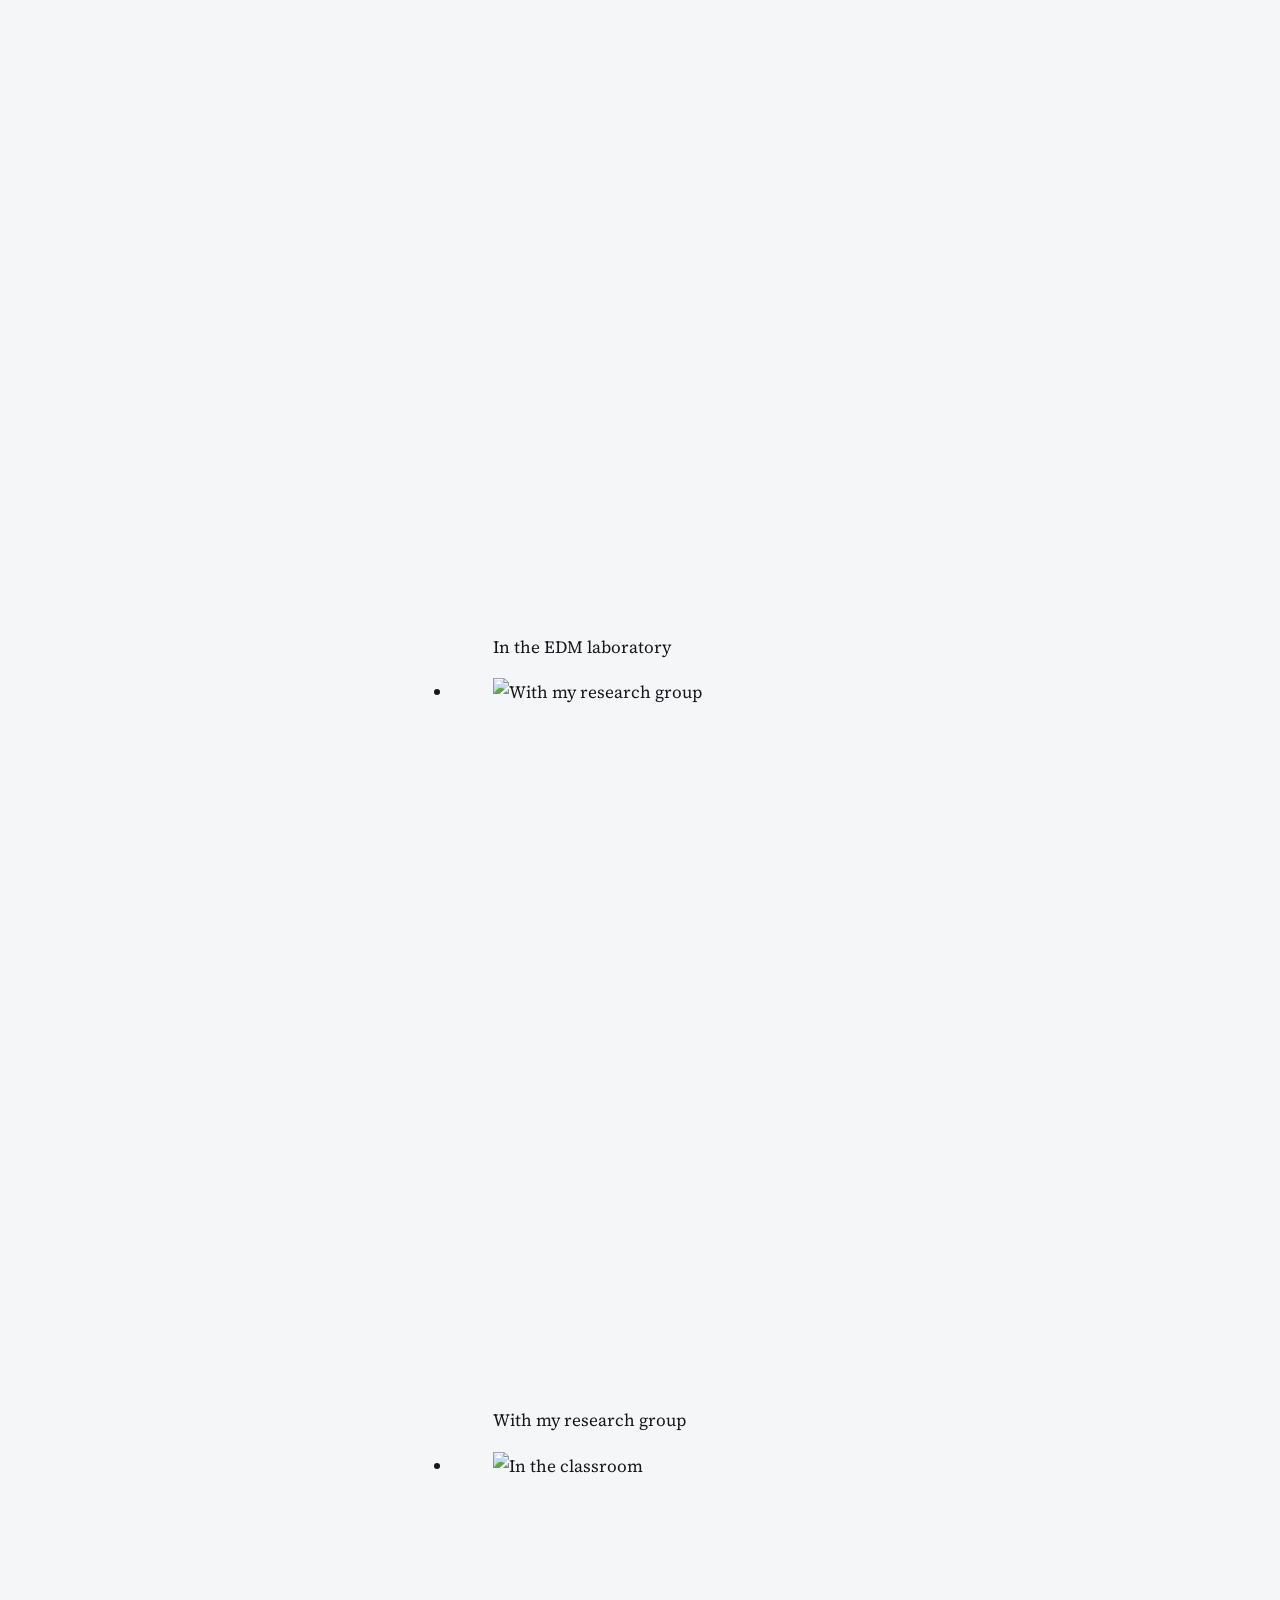
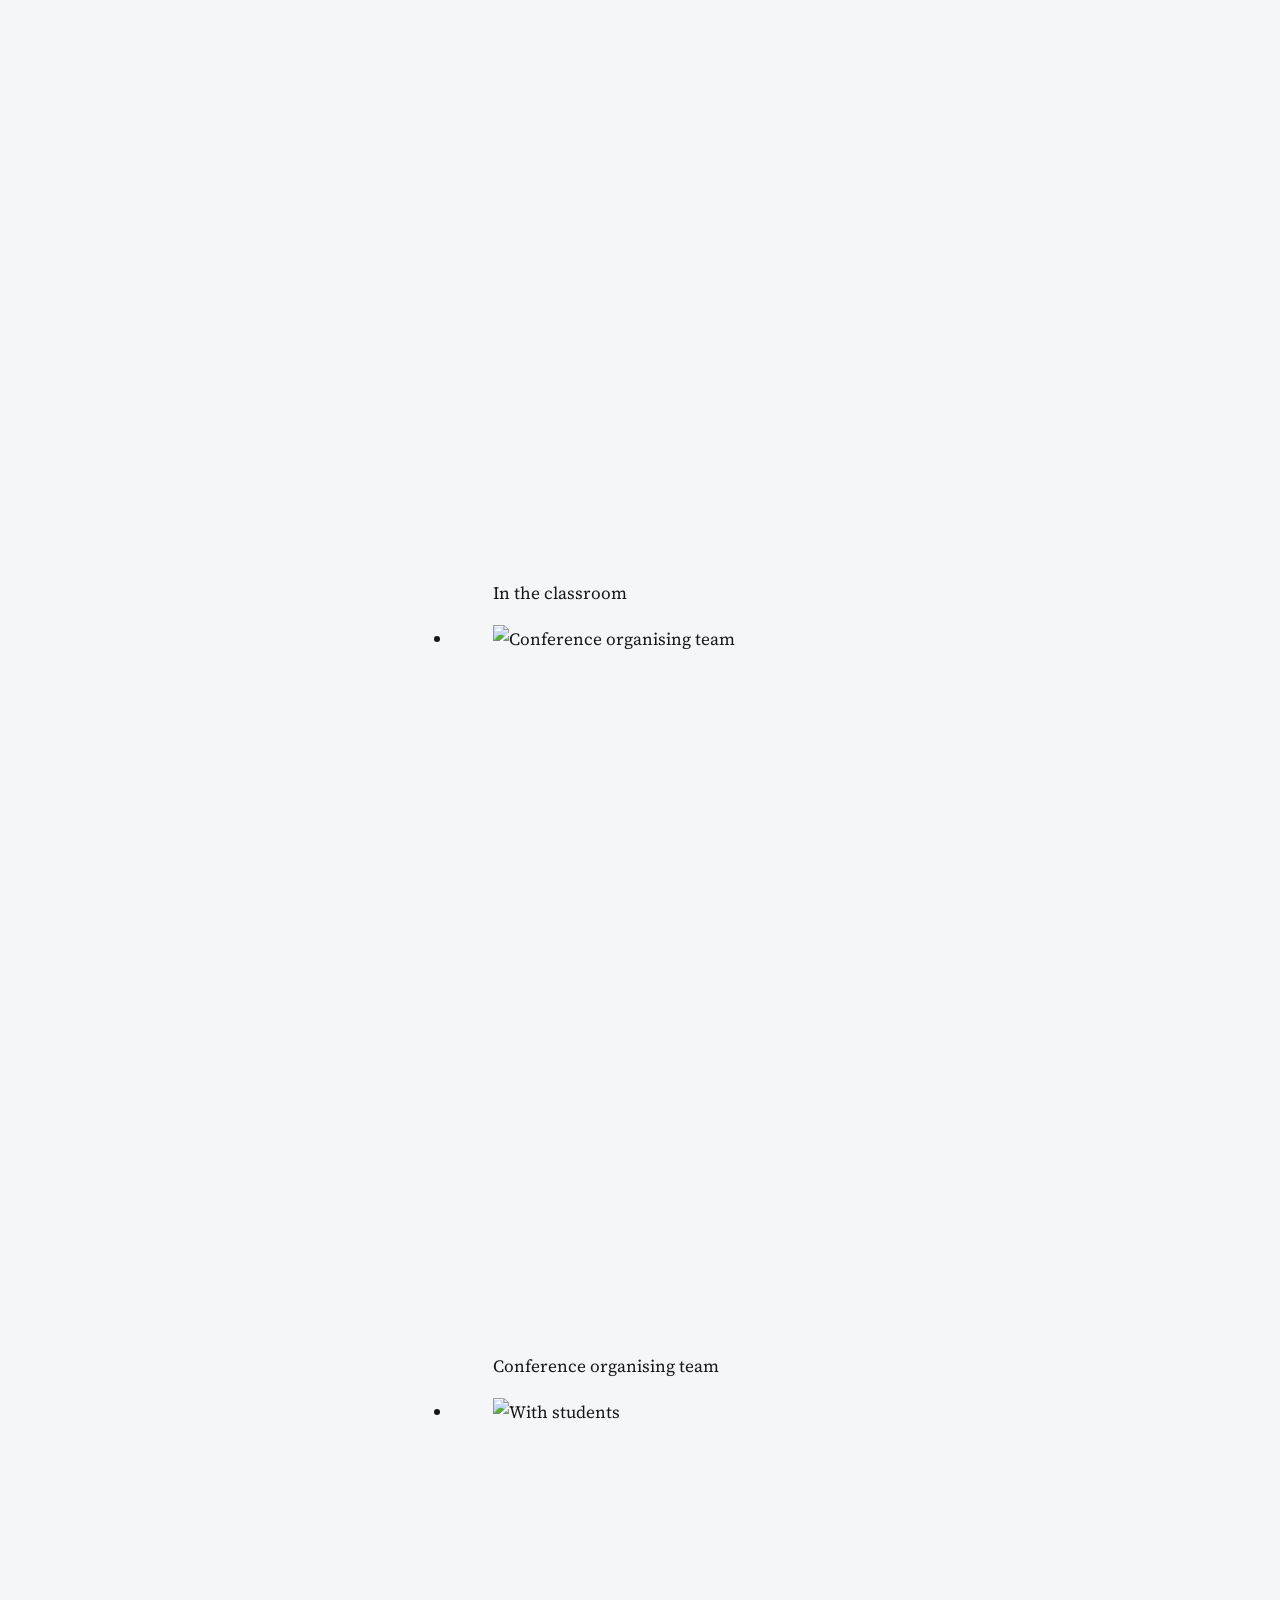
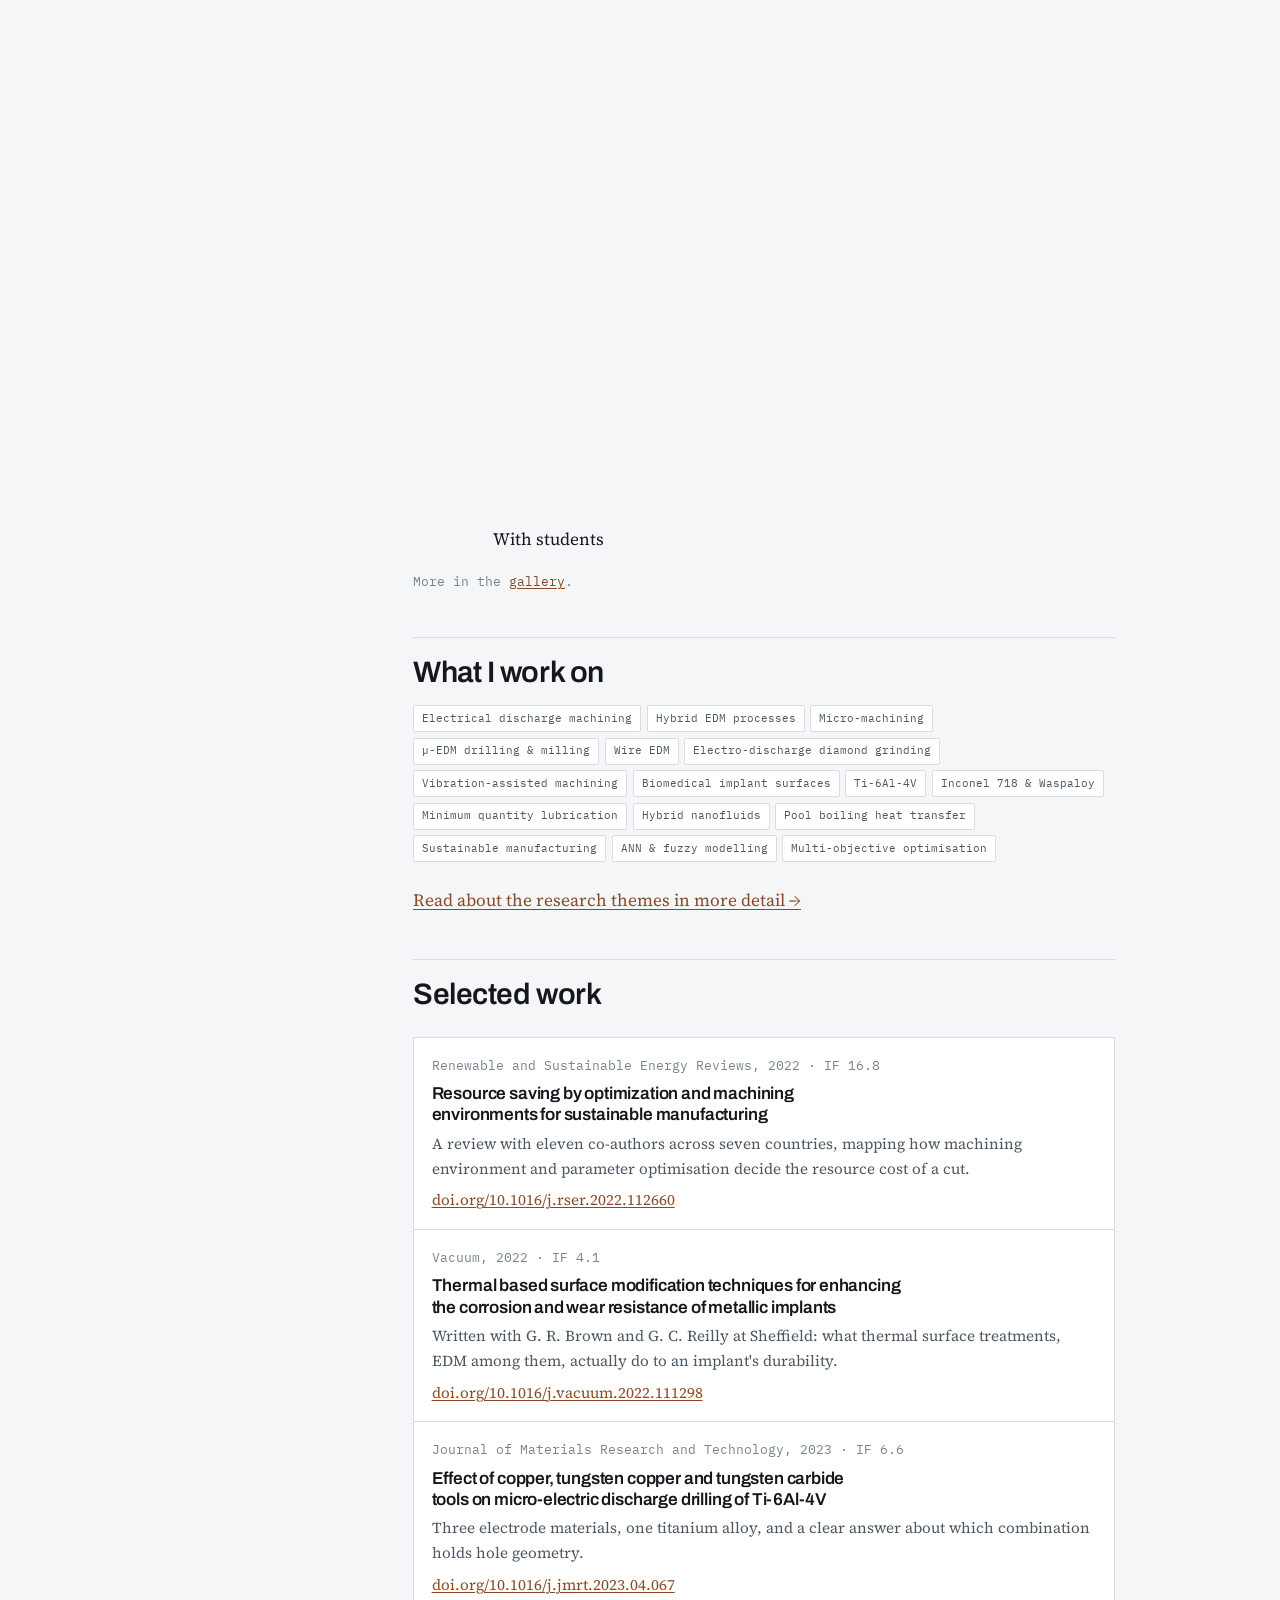
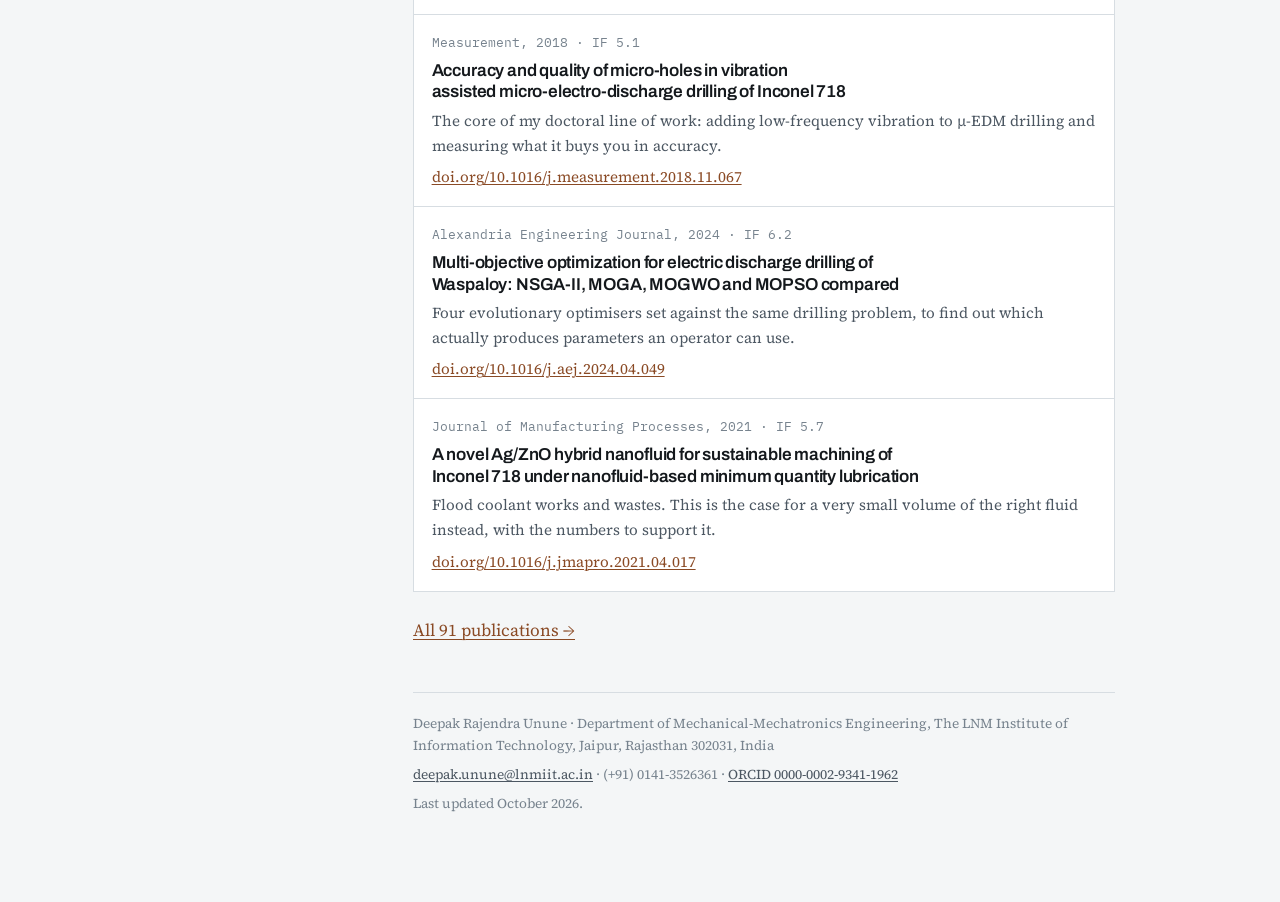
==== commit dcd0e6fd: "Redesign, 91 publications, talks page" ====
--- a/index.html
+++ b/index.html
@@ -8,8 +8,9 @@
 <link rel="canonical" href="https://deepunune.github.io/">
 <meta name="robots" content="index, follow, max-image-preview:large">
 <meta name="author" content="Deepak Rajendra Unune">
-<meta name="theme-color" content="#f4f6f7" media="(prefers-color-scheme: light)">
-<meta name="theme-color" content="#14171a" media="(prefers-color-scheme: dark)">
+<meta name="theme-color" content="#f4f7f9" media="(prefers-color-scheme: light)">
+<meta name="theme-color" content="#0b1015" media="(prefers-color-scheme: dark)">
+<script>try{var t=localStorage.getItem("theme");if(t)document.documentElement.setAttribute("data-theme",t)}catch(e){}</script>
 
 <meta property="og:type" content="profile">
 <meta property="og:site_name" content="Deepak Rajendra Unune">
@@ -23,14 +24,14 @@
 <meta name="twitter:description" content="Associate Professor and Head of Mechanical-Mechatronics Engineering at LNMIIT Jaipur. Research on EDM, micro-machining and biomedical implant surfaces.">
 <meta name="twitter:image" content="https://deepunune.github.io/images/profile.jpg">
 
-<!-- ► Paste your Google Search Console verification tag on the next line, then delete this comment.
-<meta name="google-site-verification" content="PASTE_YOUR_CODE_HERE">
--->
+<!-- Google Search Console verification. Do not remove: deleting this tag can
+     un-verify the property and lose access to Sitemaps and URL Inspection. -->
+<meta name="google-site-verification" content="wqA32q5Ff9Z8jZDuRmJElmObbwmpecMUY4OnzsmXW84">
 
 <link rel="icon" href="favicon.svg" type="image/svg+xml">
 <link rel="preconnect" href="https://fonts.googleapis.com">
 <link rel="preconnect" href="https://fonts.gstatic.com" crossorigin>
-<link rel="stylesheet" href="https://fonts.googleapis.com/css2?family=Archivo:wght@400;500;600;700&family=Source+Serif+4:ital,opsz,wght@0,8..60,400;0,8..60,600;1,8..60,400&family=IBM+Plex+Mono:wght@400;500&display=swap">
+<link rel="stylesheet" href="https://fonts.googleapis.com/css2?family=Archivo:wdth,wght@85..115,400..700&family=Source+Serif+4:ital,opsz,wght@0,8..60,400;0,8..60,600;1,8..60,400&family=IBM+Plex+Mono:wght@400;500&display=swap">
 <link rel="stylesheet" href="assets/style.css">
 <script type="application/ld+json">
 {
@@ -116,7 +117,16 @@
       <p class="rail__role">Assoc. Professor &amp; Head &middot; Mechanical-Mechatronics Eng. &middot; LNMIIT Jaipur</p>
       </div>
     </div>
-    <button class="navtoggle" type="button" id="navtoggle" aria-expanded="false" aria-controls="nav">Menu</button>
+    <div class="railbtns">
+      <button class="btn-ghost btn-icon" type="button" id="themetoggle"
+              aria-label="Switch between light and dark theme" title="Switch light / dark theme">
+        <svg class="icon-moon" viewBox="0 0 24 24" fill="none" stroke="currentColor" stroke-width="2"
+             stroke-linecap="round" stroke-linejoin="round" aria-hidden="true"><path d="M21 12.8A9 9 0 1 1 11.2 3a7 7 0 0 0 9.8 9.8Z"/></svg>
+        <svg class="icon-sun" viewBox="0 0 24 24" fill="none" stroke="currentColor" stroke-width="2"
+             stroke-linecap="round" aria-hidden="true"><circle cx="12" cy="12" r="4"/><path d="M12 2v2M12 20v2M2 12h2M20 12h2M4.9 4.9l1.4 1.4M17.7 17.7l1.4 1.4M19.1 4.9l-1.4 1.4M6.3 17.7l-1.4 1.4"/></svg>
+      </button>
+      <button class="btn-ghost" type="button" id="navtoggle" aria-expanded="false" aria-controls="nav">Menu</button>
+    </div>
     <nav class="nav" id="nav" aria-label="Main" hidden>
       <ul>
       <li><a href="index.html" aria-current="page">Home</a></li>
@@ -125,6 +135,7 @@
       <li><a href="experience.html">Experience</a></li>
       <li><a href="teaching.html">Teaching</a></li>
       <li><a href="supervision.html">Supervision</a></li>
+      <li><a href="talks.html">Talks &amp; workshops</a></li>
       <li><a href="reviewing.html">Peer review</a></li>
       <li><a href="gallery.html">Gallery</a></li>
       <li><a href="contact.html">Contact</a></li>
@@ -144,25 +155,39 @@
   </header>
 
   <main class="main" id="main">
-    <div class="wrap">
-      <p class="eyebrow">Associate Professor &amp; Head &middot; LNMIIT Jaipur</p>
-      <h1>Deepak Rajendra Unune</h1>
-
-<p class="lede">I work on how electrical discharges remove and reshape metal &mdash; and on what
-that makes possible, from micro-holes in aerospace superalloys to titanium implant surfaces that
-bone will grow onto. I am <strong>Associate Professor and Head of the Department of
-Mechanical-Mechatronics Engineering</strong> at The LNM Institute of Information Technology
-(LNMIIT), Jaipur.</p>
+    <div class="wrap wrap--wide">
+      <header class="hero">
+        <canvas class="hero__spark" id="spark" aria-hidden="true"></canvas>
+        <img class="hero__portrait" src="images/profile.jpg"
+             alt="Portrait of Deepak Rajendra Unune" width="440" height="440">
+        <div class="hero__text">
+          <p class="hero__hi">Hello &mdash; I&rsquo;m</p>
+          <h1><span class="nm1">Deepak Rajendra</span> <span class="nm2">Unune</span></h1>
+          <div class="arc"></div>
+          <p class="hero__statement">I make sparks cut metal. Associate Professor &amp; Head of
+          Mechanical-Mechatronics Engineering at <b>LNMIIT Jaipur</b>, working on electrical
+          discharge machining, micro-machining and the surfaces of biomedical implants.</p>
+          <ul class="herolinks">
+            <li><a href="https://scholar.google.co.in/citations?user=ZPhgoC0AAAAJ&amp;hl=en"><img src="images/profiles/google-scholar.png" alt="" data-ph data-ph-text="GS" loading="lazy" width="48" height="48"><span>Google Scholar</span></a></li>
+            <li><a href="https://orcid.org/0000-0002-9341-1962"><img src="images/profiles/orcid.png" alt="" data-ph data-ph-text="iD" loading="lazy" width="48" height="48"><span>ORCID</span></a></li>
+            <li><a href="https://www.scopus.com/authid/detail.uri?authorId=57053446400"><img src="images/profiles/scopus.png" alt="" data-ph data-ph-text="Sc" loading="lazy" width="48" height="48"><span>Scopus</span></a></li>
+            <li><a href="https://www.webofscience.com/wos/author/record/N-2098-2017"><img src="images/profiles/web-of-science.png" alt="" data-ph data-ph-text="WoS" loading="lazy" width="48" height="48"><span>Web of Science</span></a></li>
+            <li><a href="https://www.researchgate.net/profile/Deepak-Unune"><img src="images/profiles/researchgate.png" alt="" data-ph data-ph-text="RG" loading="lazy" width="48" height="48"><span>ResearchGate</span></a></li>
+            <li><a href="https://in.linkedin.com/in/deepak-unune-ph-d-a6aba734"><img src="images/profiles/linkedin.png" alt="" data-ph data-ph-text="in" loading="lazy" width="48" height="48"><span>LinkedIn</span></a></li>
+            <li><a href="mailto:deepak.unune@lnmiit.ac.in"><img src="images/profiles/email.png" alt="" data-ph data-ph-text="@" loading="lazy" width="48" height="48"><span>Email</span></a></li>
+          </ul>
+        </div>
+      </header>
 
 <dl class="figures">
-  <div><dt>Citations</dt><dd>1600<span>+</span></dd></div>
-  <div><dt>h-index</dt><dd>22</dd></div>
-  <div><dt>i10-index</dt><dd>37</dd></div>
-  <div><dt>Publications</dt><dd>86</dd></div>
+  <div><dt>Citations</dt><dd>1965</dd></div>
+  <div><dt>h-index</dt><dd>24</dd></div>
+  <div><dt>i10-index</dt><dd>41</dd></div>
+  <div><dt>Publications</dt><dd>91</dd></div>
   <div><dt>Manuscripts reviewed</dt><dd>45<span>+</span></dd></div>
 </dl>
 <p class="meta">Citation figures from Google Scholar. Publication count is the list on this
-site: 54 journal articles, 23 conference papers, 9 book chapters.</p>
+site: 57 journal articles, 25 conference papers, 9 book chapters.</p>
 
 <h2>About</h2>
 
@@ -209,6 +234,21 @@
 <p>I am glad to hear from prospective doctoral students, from industry groups with a machining
 problem that has resisted the obvious fixes, and from researchers working on implant surfaces or
 sustainable machining. <a href="contact.html">Do get in touch.</a></p>
+
+<h2>In the lab, and around it</h2>
+<ul class="snaps">
+  <li><figure><img src="images/home/01.jpg" alt="In the EDM laboratory" data-ph loading="lazy"
+       width="800" height="1000"><figcaption>In the EDM laboratory</figcaption></figure></li>
+  <li><figure><img src="images/home/02.jpg" alt="With my research group" data-ph loading="lazy"
+       width="800" height="1000"><figcaption>With my research group</figcaption></figure></li>
+  <li><figure><img src="images/home/03.jpg" alt="In the classroom" data-ph loading="lazy"
+       width="800" height="1000"><figcaption>In the classroom</figcaption></figure></li>
+  <li><figure><img src="images/home/04.jpg" alt="Conference organising team" data-ph loading="lazy"
+       width="800" height="1000"><figcaption>Conference organising team</figcaption></figure></li>
+  <li><figure><img src="images/home/05.jpg" alt="With students" data-ph loading="lazy"
+       width="800" height="1000"><figcaption>With students</figcaption></figure></li>
+</ul>
+<p class="meta">More in the <a href="gallery.html">gallery</a>.</p>
 
 <h2>What I work on</h2>
 <ul class="tags">
@@ -261,15 +301,29 @@
     measuring what it buys you in accuracy.</p>
     <p><a href="https://doi.org/10.1016/j.measurement.2018.11.067">doi.org/10.1016/j.measurement.2018.11.067</a></p>
   </article>
+  <article>
+    <span class="meta">Alexandria Engineering Journal, 2024 &middot; IF 6.2</span>
+    <h3>Multi-objective optimization for electric discharge drilling of Waspaloy: NSGA-II, MOGA, MOGWO and MOPSO compared</h3>
+    <p>Four evolutionary optimisers set against the same drilling problem, to find out
+    which actually produces parameters an operator can use.</p>
+    <p><a href="https://doi.org/10.1016/j.aej.2024.04.049">doi.org/10.1016/j.aej.2024.04.049</a></p>
+  </article>
+  <article>
+    <span class="meta">Journal of Manufacturing Processes, 2021 &middot; IF 5.7</span>
+    <h3>A novel Ag/ZnO hybrid nanofluid for sustainable machining of Inconel 718 under nanofluid-based minimum quantity lubrication</h3>
+    <p>Flood coolant works and wastes. This is the case for a very small volume of the
+    right fluid instead, with the numbers to support it.</p>
+    <p><a href="https://doi.org/10.1016/j.jmapro.2021.04.017">doi.org/10.1016/j.jmapro.2021.04.017</a></p>
+  </article>
 </div>
-<p><a href="publications.html">All 86 publications &rarr;</a></p>
+<p><a href="publications.html">All 91 publications &rarr;</a></p>
 
       <footer class="foot">
         <p>Deepak Rajendra Unune &middot; Department of Mechanical-Mechatronics Engineering, The LNM Institute of
         Information Technology, Jaipur, Rajasthan 302031, India</p>
         <p><a href="mailto:deepak.unune@lnmiit.ac.in">deepak.unune@lnmiit.ac.in</a> &middot;
         (+91) 0141-3526361 &middot; <a href="https://orcid.org/0000-0002-9341-1962">ORCID 0000-0002-9341-1962</a></p>
-        <p>Last updated September 2026.</p>
+        <p>Last updated October 2026.</p>
       </footer>
     </div>
   </main>
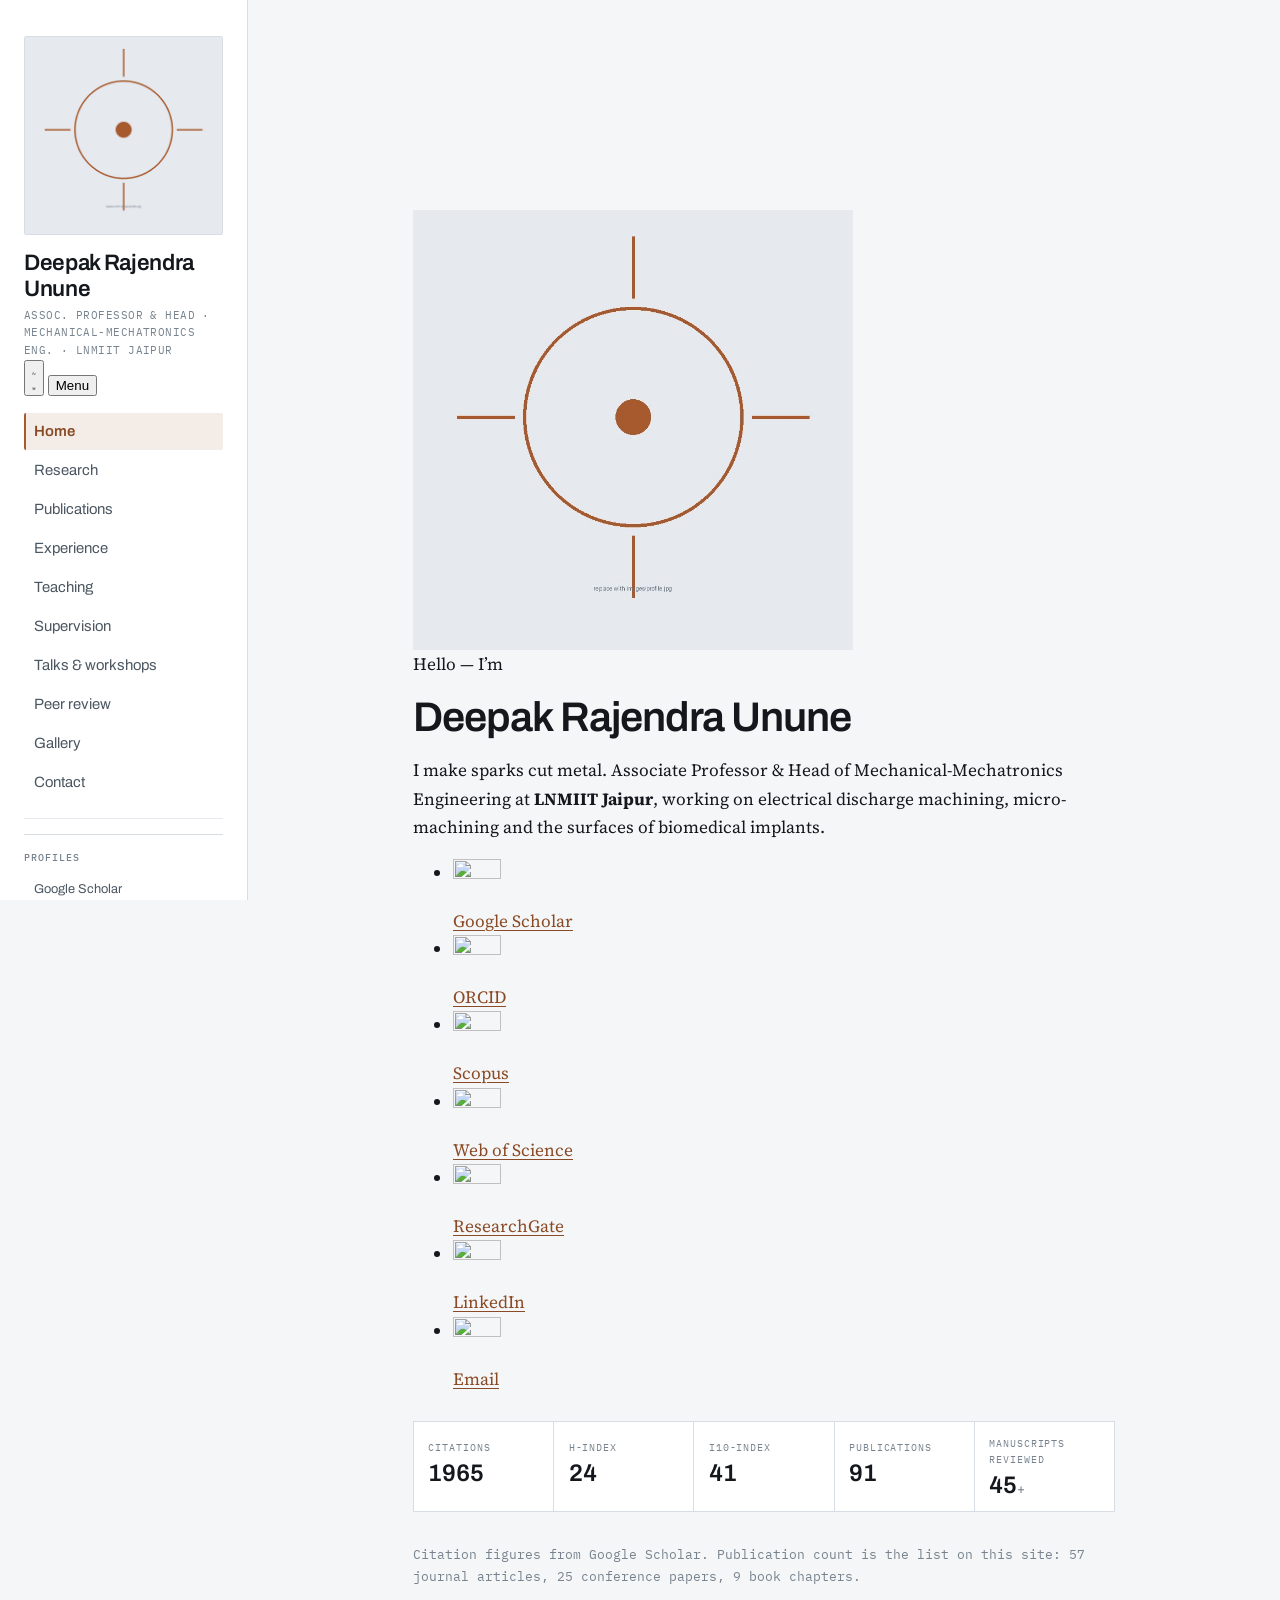
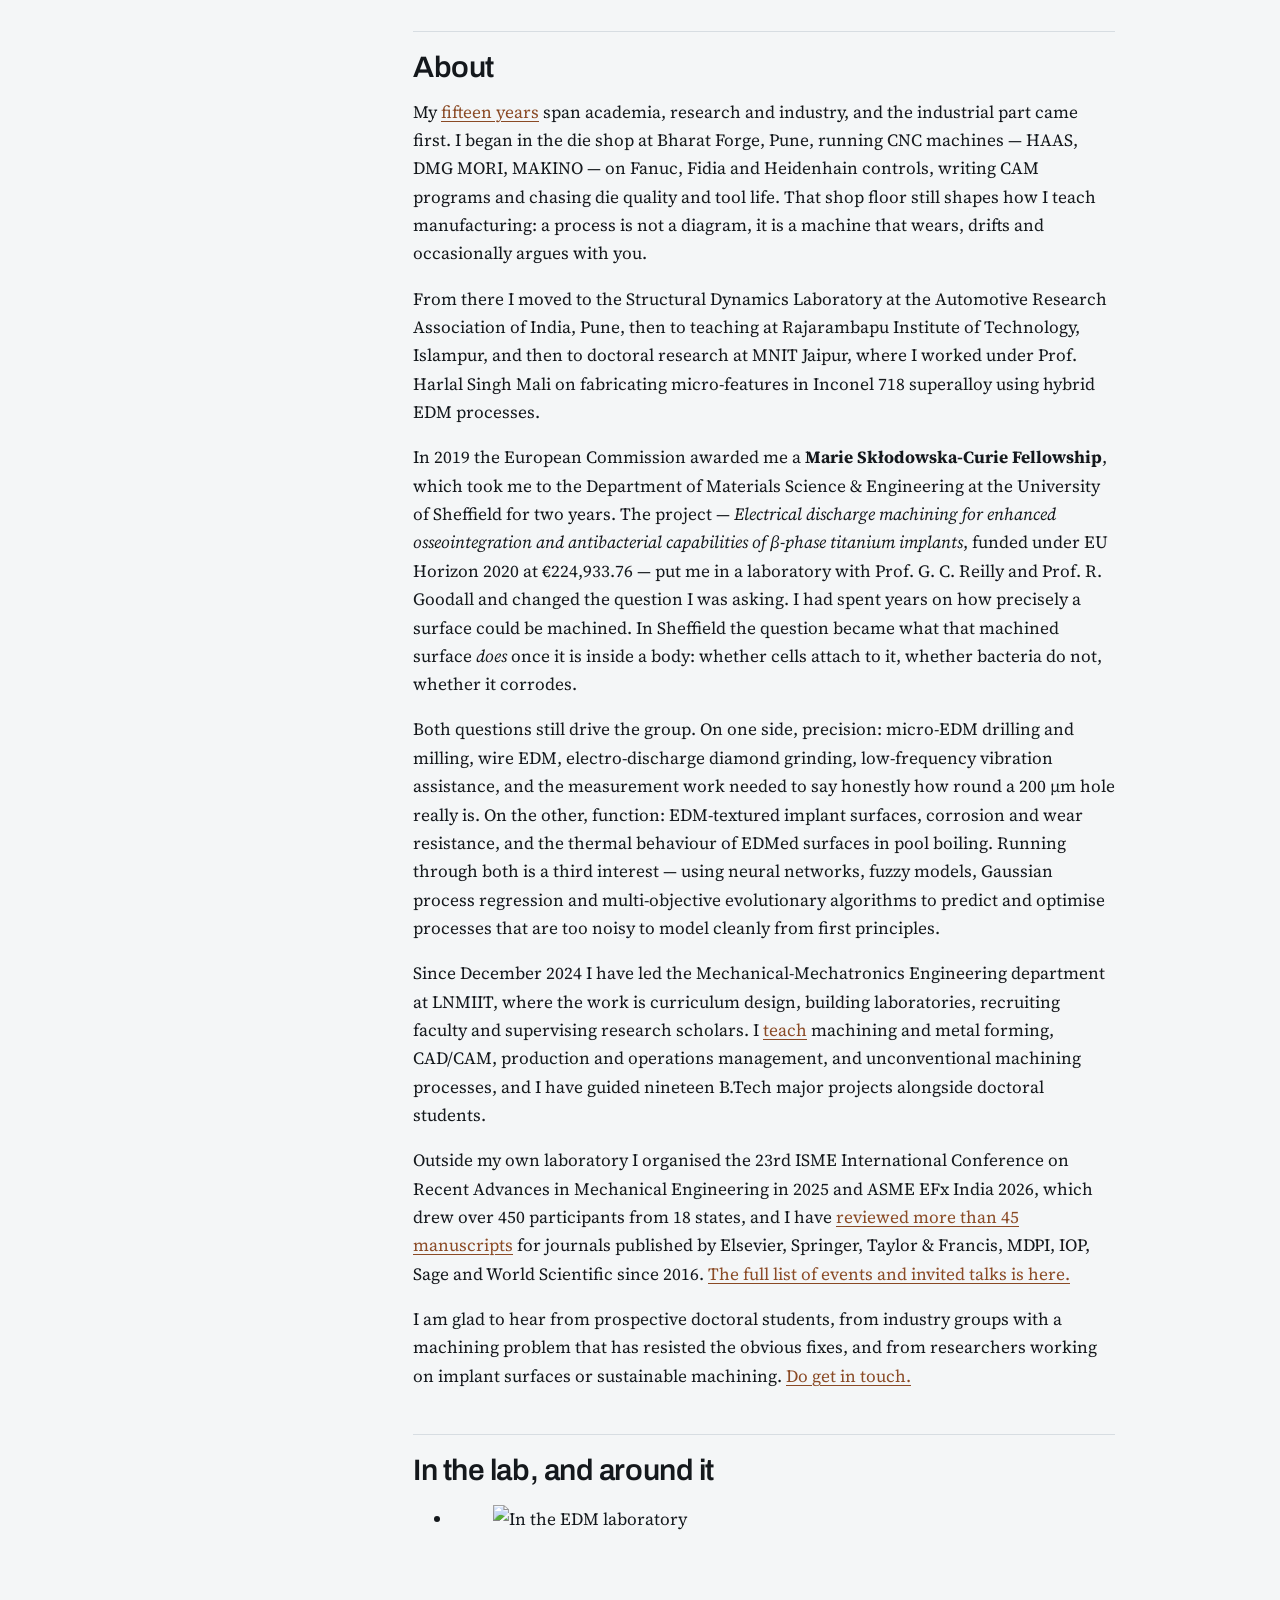
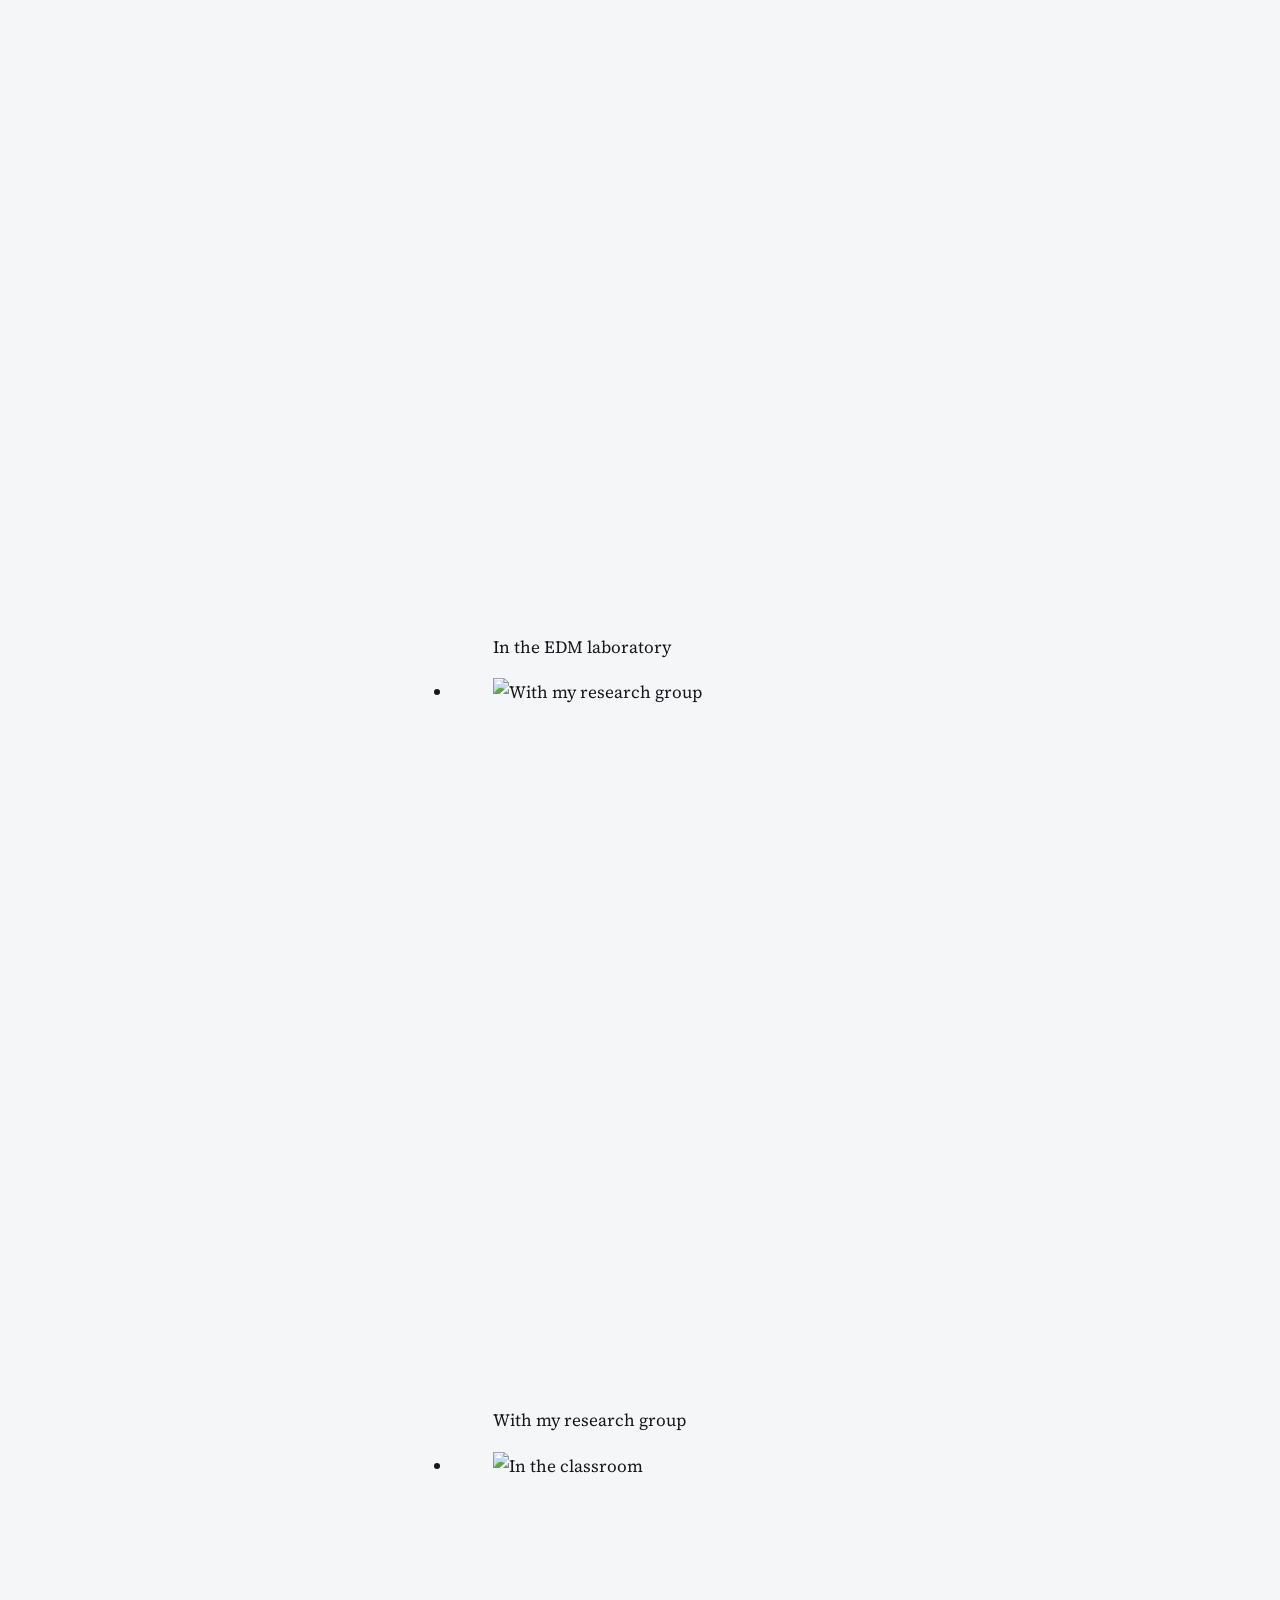
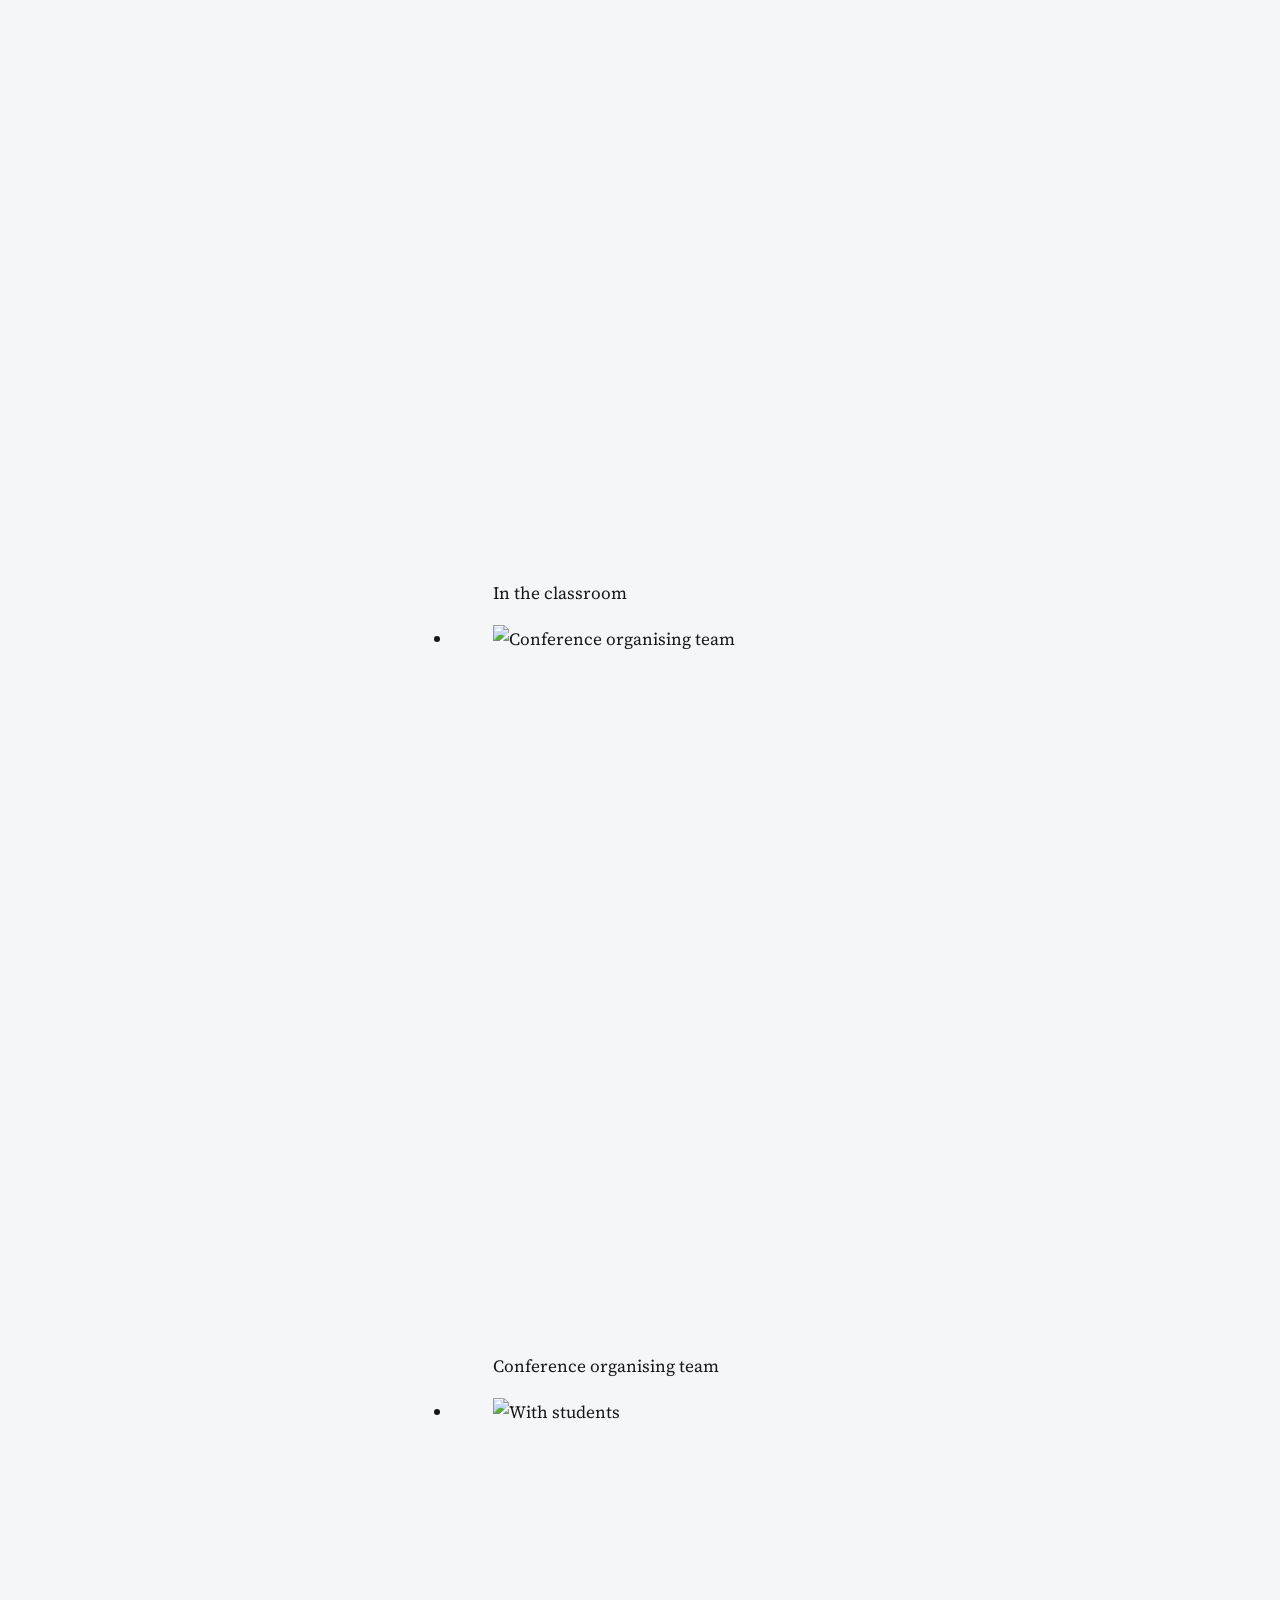
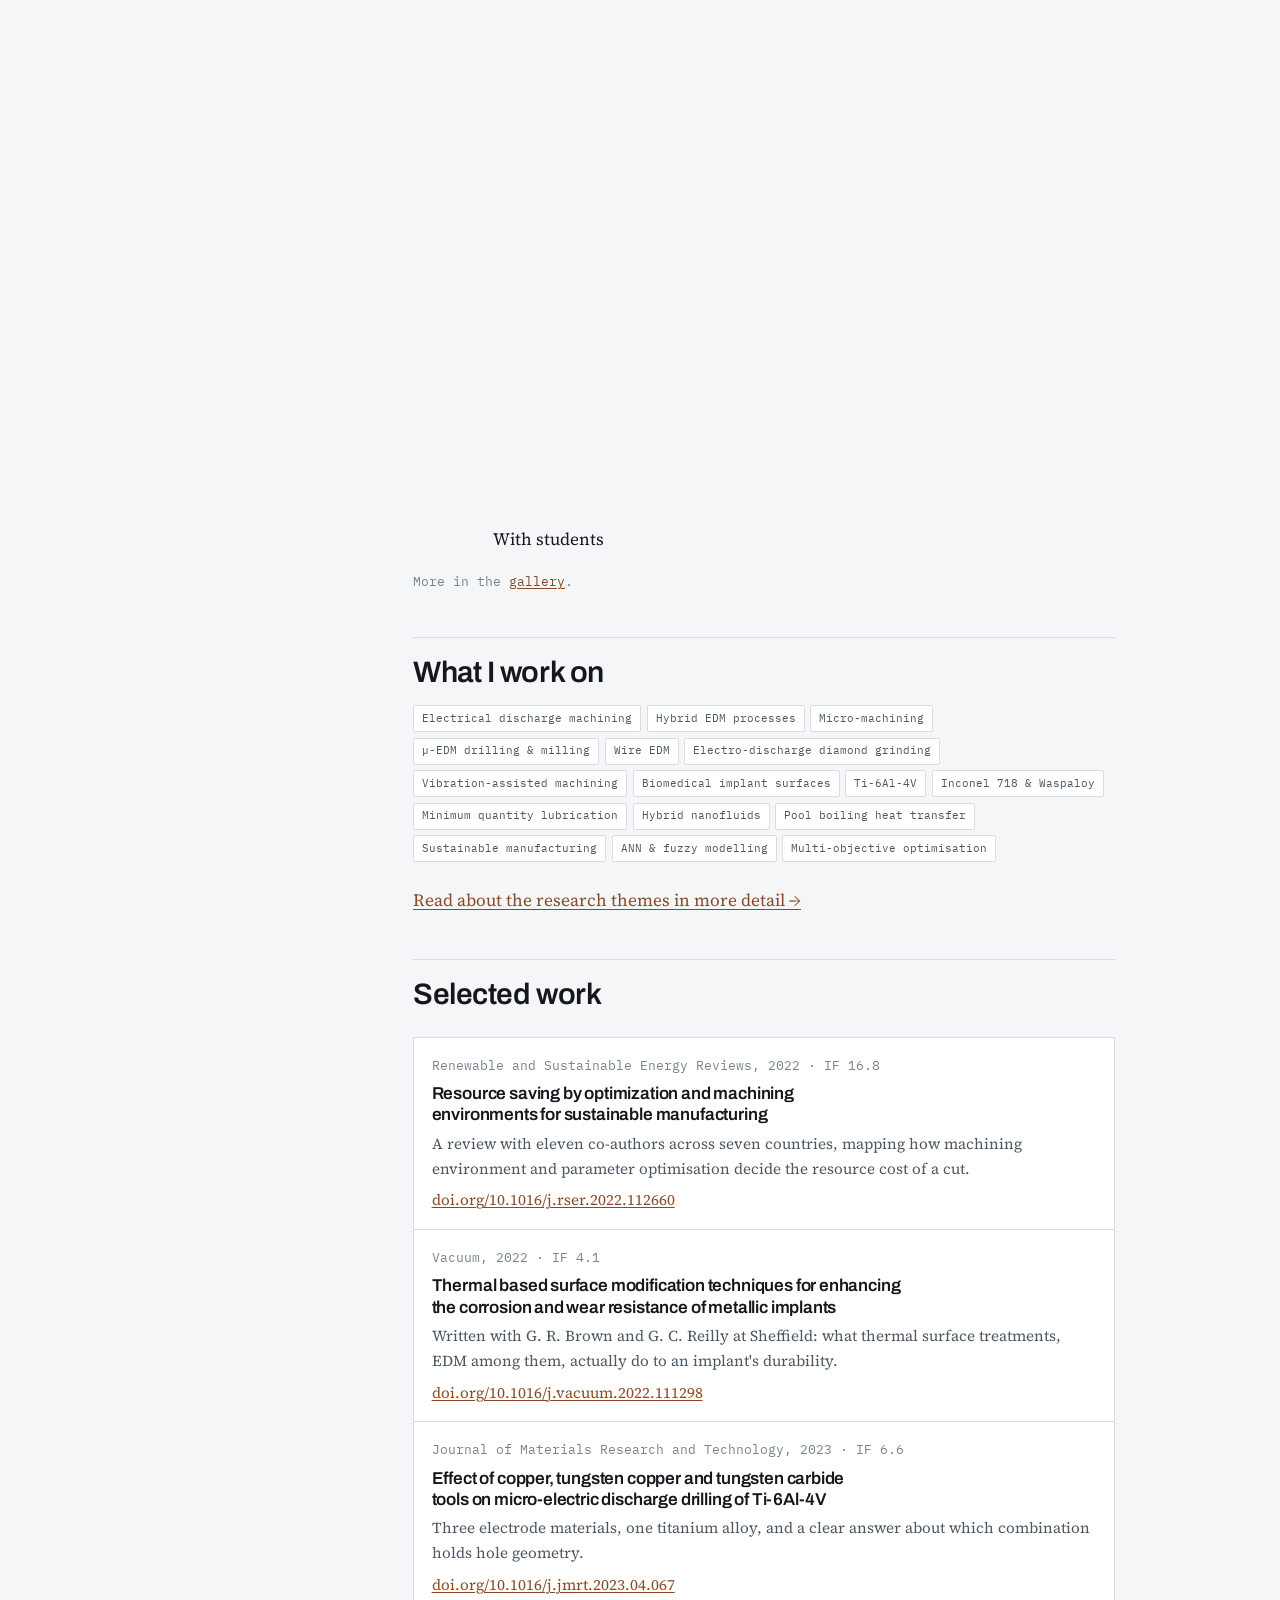
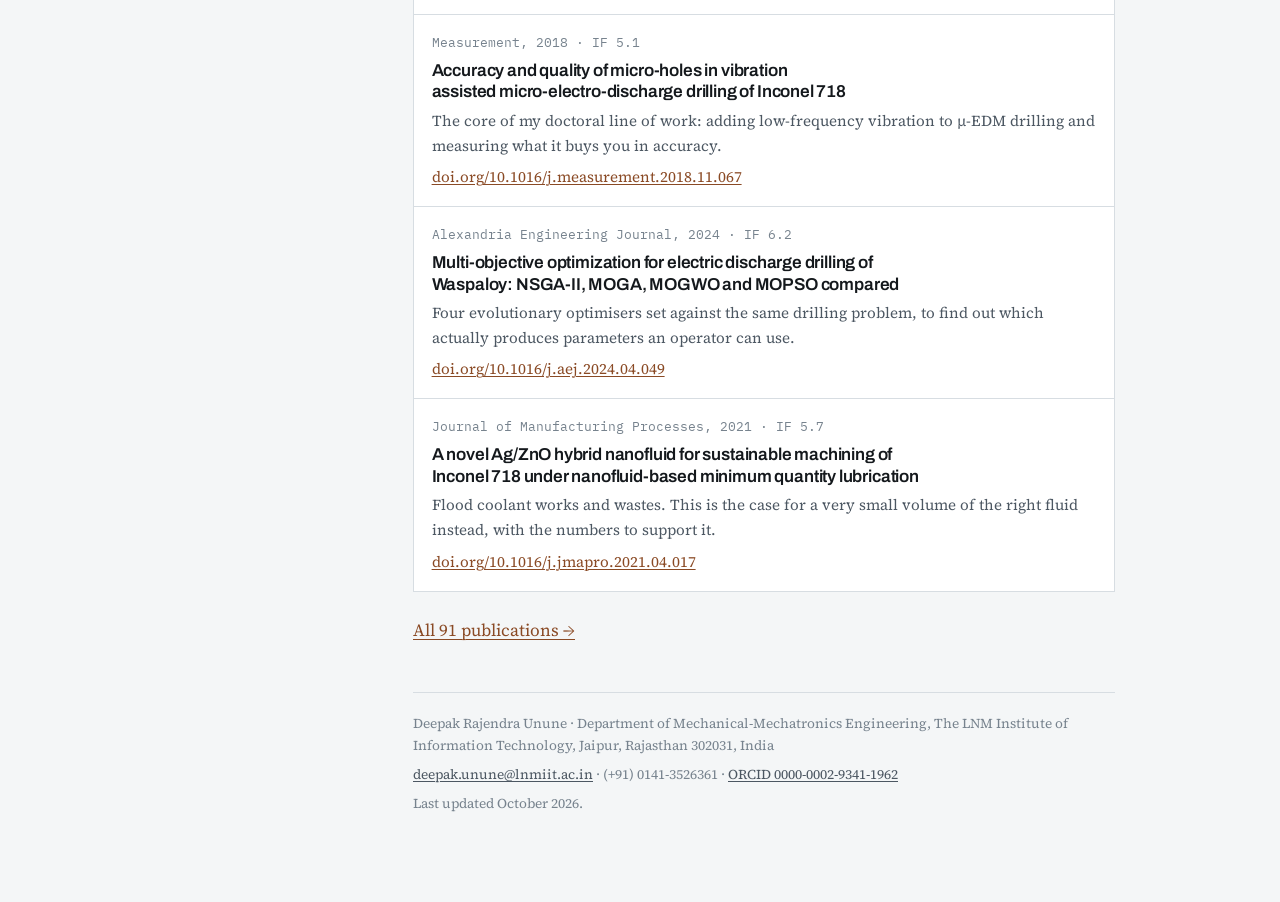
==== commit ade8b389: "Updated Website on 08.10.26" ====
--- a/index.html
+++ b/index.html
@@ -191,7 +191,7 @@
 
 <h2>About</h2>
 
-<p>My fifteen years span academia, research and industry, and the industrial part came first. I
+<p>My <a href="experience.html">fifteen years</a> span academia, research and industry, and the industrial part came first. I
 began in the die shop at Bharat Forge, Pune, running CNC machines &mdash; HAAS, DMG MORI, MAKINO
 &mdash; on Fanuc, Fidia and Heidenhain controls, writing CAM programs and chasing die quality and
 tool life. That shop floor still shapes how I teach manufacturing: a process is not a diagram, it
@@ -222,14 +222,15 @@
 
 <p>Since December 2024 I have led the Mechanical-Mechatronics Engineering department at LNMIIT,
 where the work is curriculum design, building laboratories, recruiting faculty and supervising
-research scholars. I teach machining and metal forming, CAD/CAM, production and operations
-management, and unconventional machining processes, and I have guided more than twenty B.Tech
+research scholars. I <a href="teaching.html">teach</a> machining and metal forming, CAD/CAM,
+production and operations management, and unconventional machining processes, and I have guided nineteen B.Tech
 major projects alongside doctoral students.</p>
 
 <p>Outside my own laboratory I organised the 23rd ISME International Conference on Recent Advances
-in Mechanical Engineering in 2025 and ASME EFx India 2026, which drew over 460 participants from
-18 states, and I have reviewed more than 45 manuscripts for journals published by Elsevier,
-Springer, Taylor &amp; Francis, MDPI, IOP, Sage and World Scientific since 2016.</p>
+in Mechanical Engineering in 2025 and ASME EFx India 2026, which drew over 450 participants from
+18 states, and I have <a href="reviewing.html">reviewed more than 45 manuscripts</a> for journals published by Elsevier,
+Springer, Taylor &amp; Francis, MDPI, IOP, Sage and World Scientific since 2016.
+<a href="talks.html">The full list of events and invited talks is here.</a></p>
 
 <p>I am glad to hear from prospective doctoral students, from industry groups with a machining
 problem that has resisted the obvious fixes, and from researchers working on implant surfaces or
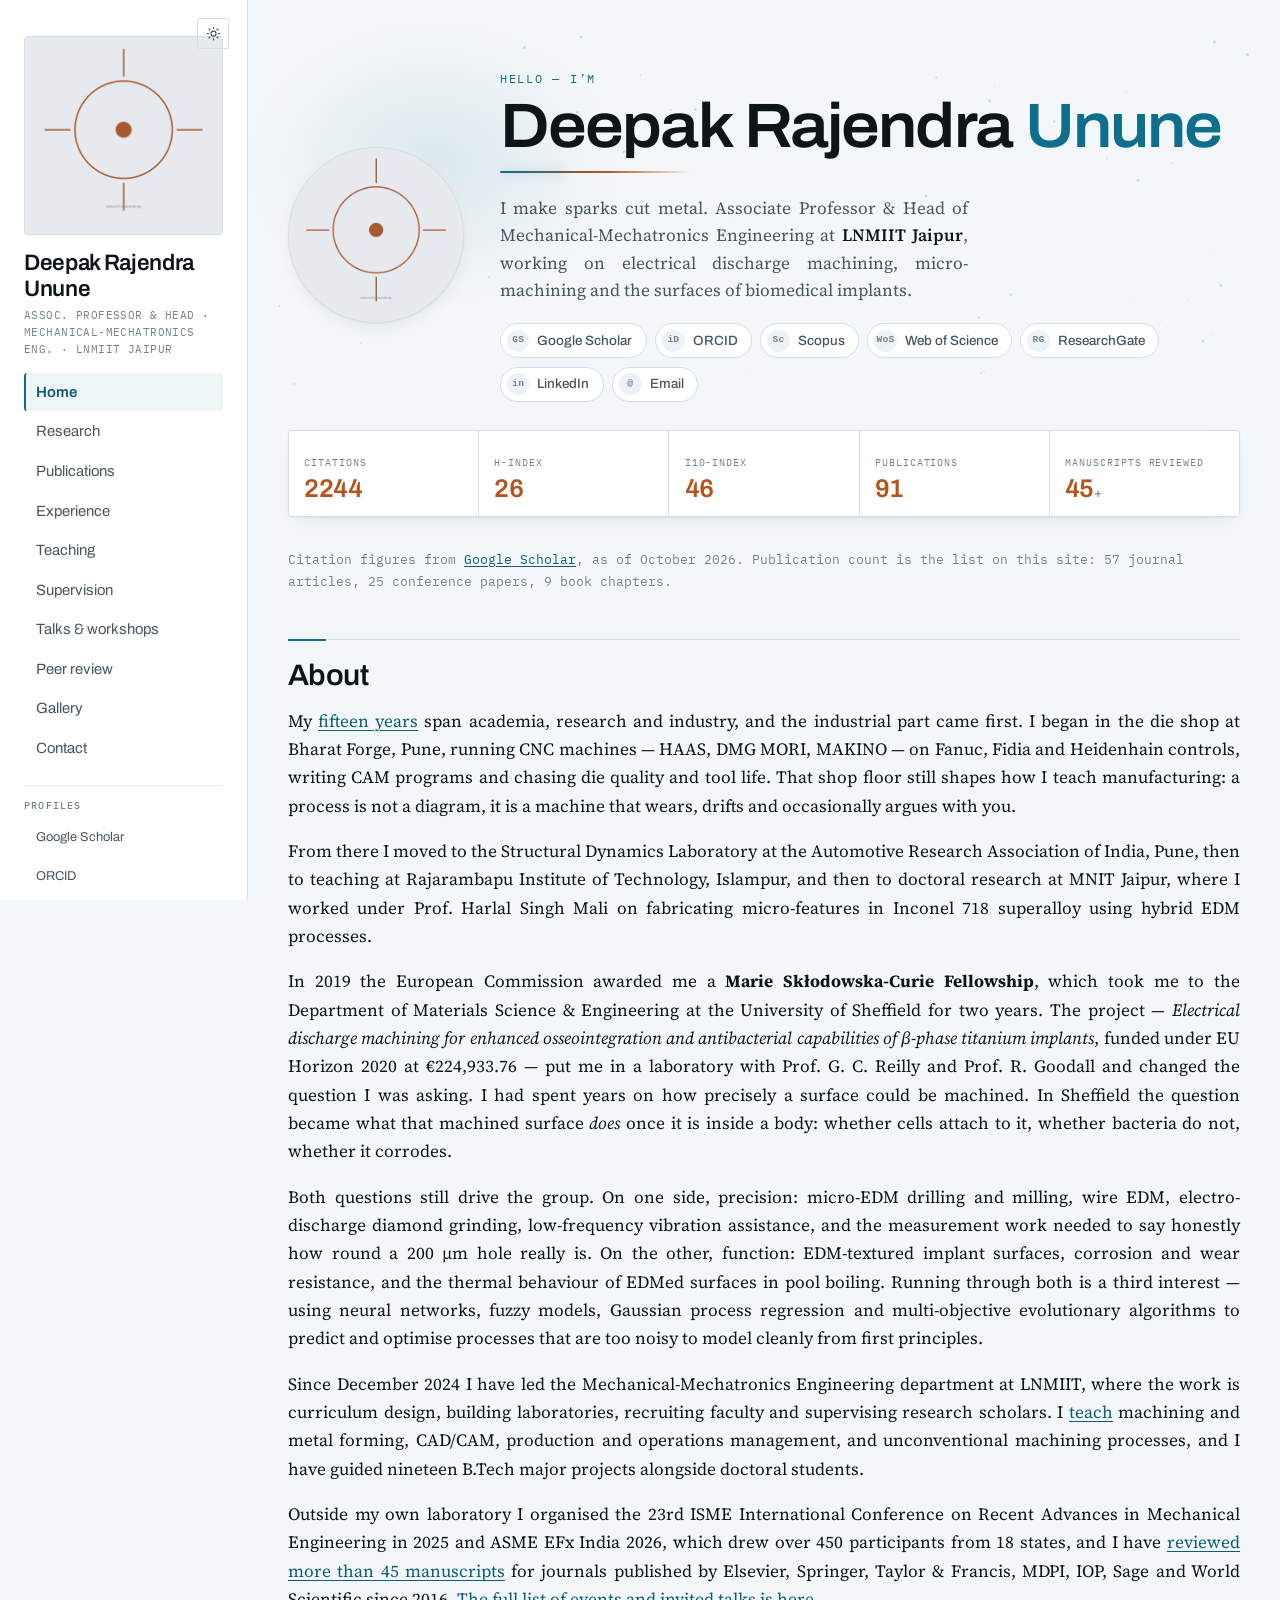
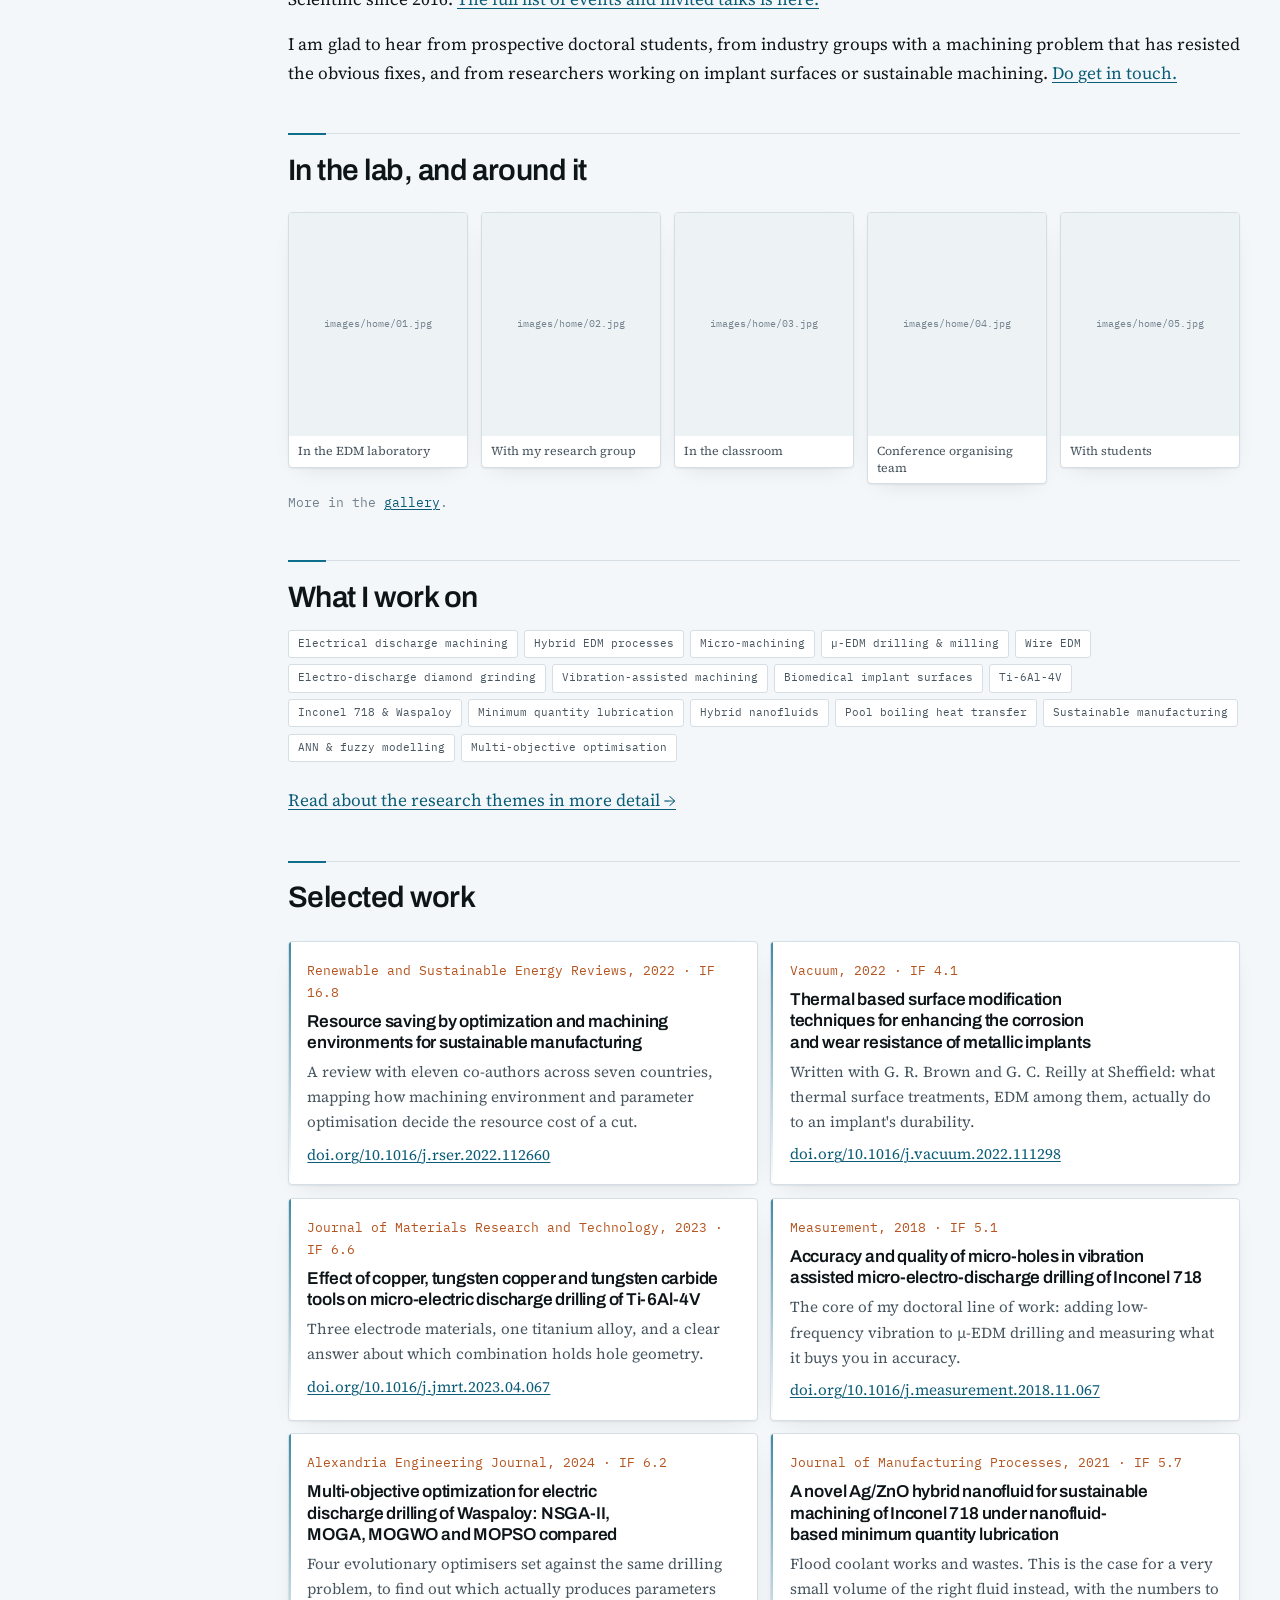
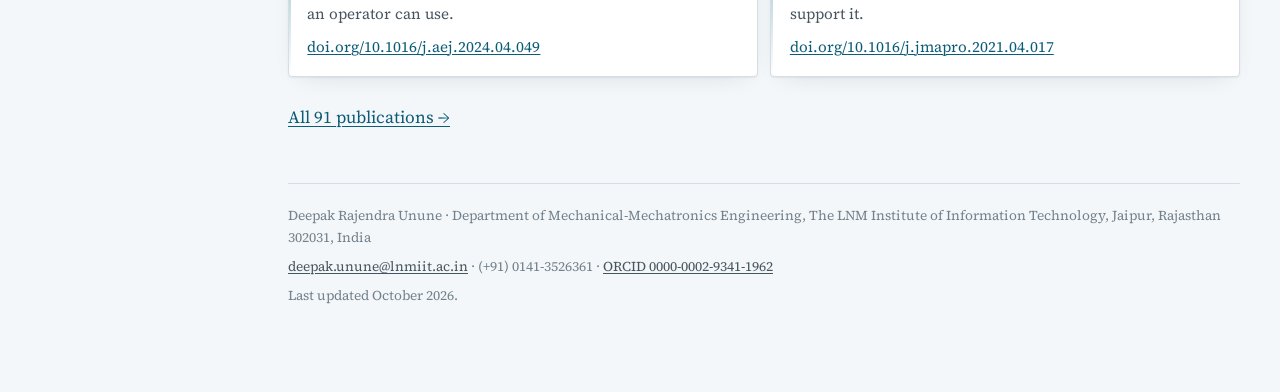
==== commit 4b5313fe: "Add files via upload" ====
--- a/index.html
+++ b/index.html
@@ -180,13 +180,15 @@
       </header>
 
 <dl class="figures">
-  <div><dt>Citations</dt><dd>1965</dd></div>
-  <div><dt>h-index</dt><dd>24</dd></div>
-  <div><dt>i10-index</dt><dd>41</dd></div>
+  <div><dt>Citations</dt><dd data-metric="citations">2244</dd></div>
+  <div><dt>h-index</dt><dd data-metric="h_index">26</dd></div>
+  <div><dt>i10-index</dt><dd data-metric="i10_index">46</dd></div>
   <div><dt>Publications</dt><dd>91</dd></div>
   <div><dt>Manuscripts reviewed</dt><dd>45<span>+</span></dd></div>
 </dl>
-<p class="meta">Citation figures from Google Scholar. Publication count is the list on this
+<p class="meta">Citation figures from
+<a href="https://scholar.google.com/citations?user=ZPhgoC0AAAAJ&amp;hl=en">Google Scholar</a>,
+as of <span data-metric="asof">October 2026</span>. Publication count is the list on this
 site: 57 journal articles, 25 conference papers, 9 book chapters.</p>
 
 <h2>About</h2>
--- a/assets/style.css
+++ b/assets/style.css
@@ -1,23 +1,33 @@
-/* ============================================================
+/* Deepak Rajendra Unune — site stylesheet — BUILD 2026-10-08
+   If the line above is older than your HTML, this file is stale: re-upload
+   assets/style.css and assets/main.js.
+   ============================================================
    Deepak Rajendra Unune — academic site
-   Layout: fixed title-block rail on the left (desktop), top bar
-   on mobile; one measured reading column; mono gutters carry
-   years, counts and identifiers the way a drawing carries its
-   dimension callouts.
+   Direction: the laboratory at night. A blue-black ground, one
+   luminous arc-cyan accent (the colour of the discharge the
+   research is about) and copper for figures (the electrode
+   metal). Dark by default; a full light theme for readers whose
+   system asks for one, and a manual toggle that overrides both.
+   Layout: fixed title-block rail left, one measured column right.
    ============================================================ */
 
 :root {
-  /* colour — cool graphite neutrals, copper accent (the electrode metal) */
-  --bg:        #f4f6f7;
-  --surface:   #ffffff;
-  --ink:       #14181c;
-  --ink-2:     #4c5762;
-  --ink-3:     #77838e;
-  --rule:      #d7dde2;
-  --rule-soft: #e6eaee;
-  --accent:    #a65a2e;
-  --accent-ink:#8a4a25;
-  --accent-wash:#f4ece6;
+  /* colour — DARK is the default palette */
+  --bg:        #0b1015;
+  --surface:   #131a21;
+  --surface-2: #1a232b;
+  --ink:       #e9eef2;
+  --ink-2:     #a7b4c0;
+  --ink-3:     #74838f;
+  --rule:      #223039;
+  --rule-soft: #1a242c;
+  --accent:    #6fe3ff;
+  --accent-ink:#8ee9ff;
+  --accent-wash: rgba(111, 227, 255, 0.09);
+  --copper:    #e8763a;
+  --glow:      rgba(111, 227, 255, 0.16);
+  --chart-bar: #2f9fc4;
+  --shadow:    0 1px 2px rgba(0,0,0,.4), 0 8px 24px -12px rgba(0,0,0,.6);
 
   /* type */
   --font-display: 'Archivo', 'Helvetica Neue', Arial, sans-serif;
@@ -26,52 +36,69 @@
 
   /* scale */
   --rail: 15.5rem;
-  --measure: 66ch;
+  --measure: 100%;
+  --prose: 100%;   /* reading width of running paragraphs. 100% = edge to edge.
+                      Set to e.g. 92ch to pull them back into a column. */
   --step--1: clamp(0.78rem, 0.76rem + 0.1vw, 0.83rem);
   --step-0:  clamp(1rem, 0.97rem + 0.15vw, 1.075rem);
   --step-1:  clamp(1.2rem, 1.12rem + 0.4vw, 1.4rem);
   --step-2:  clamp(1.45rem, 1.3rem + 0.7vw, 1.85rem);
-  --step-3:  clamp(1.85rem, 1.55rem + 1.3vw, 2.6rem);
-
+  --step-3:  clamp(1.9rem, 1.5rem + 1.7vw, 3rem);
+  --step-4:  clamp(2.3rem, 1.6rem + 2.9vw, 4.1rem);
+
+  color-scheme: dark;
+}
+
+/* LIGHT — for systems asking for it, unless the reader chose dark */
+@media (prefers-color-scheme: light) {
+  :root:not([data-theme="dark"]) {
+    --bg:        #f4f7f9;
+    --surface:   #ffffff;
+    --surface-2: #edf2f5;
+    --ink:       #0e1519;
+    --ink-2:     #47555f;
+    --ink-3:     #73828d;
+    --rule:      #d5dee4;
+    --rule-soft: #e6ecf0;
+    --accent:    #0e6e8c;
+    --accent-ink:#0b5c77;
+    --accent-wash: rgba(14, 110, 140, 0.07);
+    --copper:    #b4541f;
+    --glow:      rgba(14, 110, 140, 0.10);
+    --chart-bar: #0f7fa3;
+    --shadow:    0 1px 2px rgba(16,32,45,.06), 0 8px 24px -14px rgba(16,32,45,.18);
+    color-scheme: light;
+  }
+}
+
+/* LIGHT — chosen explicitly with the toggle */
+:root[data-theme="light"] {
+  --bg:        #f4f7f9;
+  --surface:   #ffffff;
+  --surface-2: #edf2f5;
+  --ink:       #0e1519;
+  --ink-2:     #47555f;
+  --ink-3:     #73828d;
+  --rule:      #d5dee4;
+  --rule-soft: #e6ecf0;
+  --accent:    #0e6e8c;
+  --accent-ink:#0b5c77;
+  --accent-wash: rgba(14, 110, 140, 0.07);
+  --copper:    #b4541f;
+  --glow:      rgba(14, 110, 140, 0.10);
+  --chart-bar: #0f7fa3;
+  --shadow:    0 1px 2px rgba(16,32,45,.06), 0 8px 24px -14px rgba(16,32,45,.18);
   color-scheme: light;
 }
 
-@media (prefers-color-scheme: dark) {
-  :root:not([data-theme="light"]) {
-    --bg:        #14171a;
-    --surface:   #1b1f23;
-    --ink:       #e7eaed;
-    --ink-2:     #a4aeb7;
-    --ink-3:     #7d8892;
-    --rule:      #2c3238;
-    --rule-soft: #23282d;
-    --accent:    #e08a4e;
-    --accent-ink:#efa871;
-    --accent-wash:#241c15;
-    color-scheme: dark;
-  }
-}
-
-:root[data-theme="dark"] {
-  --bg:        #14171a;
-  --surface:   #1b1f23;
-  --ink:       #e7eaed;
-  --ink-2:     #a4aeb7;
-  --ink-3:     #7d8892;
-  --rule:      #2c3238;
-  --rule-soft: #23282d;
-  --accent:    #e08a4e;
-  --accent-ink:#efa871;
-  --accent-wash:#241c15;
-  color-scheme: dark;
-}
-
 *, *::before, *::after { box-sizing: border-box; }
+/* an explicit display on a component must not defeat the hidden attribute */
+[hidden] { display: none !important; }
 
 html { -webkit-text-size-adjust: 100%; scroll-behavior: smooth; }
 @media (prefers-reduced-motion: reduce) {
   html { scroll-behavior: auto; }
-  *, *::before, *::after { animation-duration: 0.01ms !important; transition-duration: 0.01ms !important; }
+  *, *::before, *::after { animation-duration: .01ms !important; transition-duration: .01ms !important; }
 }
 
 body {
@@ -82,6 +109,7 @@
   font-size: var(--step-0);
   line-height: 1.65;
   font-synthesis-weight: none;
+  -webkit-font-smoothing: antialiased;
 }
 
 img { max-width: 100%; height: auto; display: block; }
@@ -89,46 +117,58 @@
 a { color: var(--accent-ink); text-decoration-thickness: 1px; text-underline-offset: 0.16em; }
 a:hover { text-decoration-thickness: 2px; }
 
-:focus-visible {
-  outline: 2px solid var(--accent);
-  outline-offset: 3px;
-  border-radius: 2px;
-}
+:focus-visible { outline: 2px solid var(--accent); outline-offset: 3px; border-radius: 2px; }
 
 .skip {
   position: absolute; left: -9999px; top: 0;
-  background: var(--accent); color: #fff;
-  padding: 0.6rem 1rem; z-index: 100;
-  font-family: var(--font-display); font-size: var(--step--1);
-}
-.skip:focus { left: 0.5rem; top: 0.5rem; }
+  background: var(--accent); color: var(--bg);
+  padding: .6rem 1rem; z-index: 100;
+  font-family: var(--font-display); font-size: var(--step--1); font-weight: 600;
+}
+.skip:focus { left: .5rem; top: .5rem; }
+
+/* ---------- the arc: signature rule under every page title ---------- */
+
+.arc {
+  height: 2px; width: 100%; max-width: 12rem;
+  margin: 0 0 1.35rem;
+  background: linear-gradient(90deg, var(--accent) 0%, var(--copper) 55%, transparent 100%);
+  border-radius: 2px;
+  position: relative;
+}
+.arc::after {
+  content: ""; position: absolute; left: 0; top: -3px;
+  width: 4rem; height: 8px; border-radius: 8px;
+  background: var(--glow); filter: blur(5px);
+}
 
 /* ---------- shell ---------- */
 
 .shell { display: block; }
 
-/* ---------- left rail / title block ---------- */
+/* ---------- rail ---------- */
 
 .rail {
   background: var(--surface);
   border-bottom: 1px solid var(--rule);
   padding: 1rem 1.25rem;
-  display: flex; align-items: baseline; justify-content: space-between;
-  gap: 1rem; flex-wrap: wrap;
+  display: flex; align-items: center; justify-content: space-between;
+  gap: .75rem; flex-wrap: wrap;
   position: sticky; top: 0; z-index: 30;
 }
 
-.rail__id { min-width: 0; display: flex; align-items: center; gap: 0.75rem; }
+.rail__id { min-width: 0; display: flex; align-items: center; gap: .75rem; }
+
 .rail__photo {
   width: 46px; height: 46px; flex: none;
   border-radius: 50%; object-fit: cover;
-  border: 1px solid var(--rule); background: var(--rule-soft);
+  border: 1px solid var(--rule); background: var(--surface-2);
 }
 
 .rail__name {
   font-family: var(--font-display);
   font-weight: 600; font-size: var(--step-1);
-  letter-spacing: -0.015em; line-height: 1.15;
+  letter-spacing: -.015em; line-height: 1.15;
   margin: 0;
 }
 .rail__name a { color: var(--ink); text-decoration: none; }
@@ -136,219 +176,336 @@
 
 .rail__role {
   font-family: var(--font-mono);
-  font-size: 0.68rem; letter-spacing: 0.04em;
+  font-size: .66rem; letter-spacing: .04em;
   color: var(--ink-3); text-transform: uppercase;
-  margin: 0.3rem 0 0;
-}
-
-.navtoggle {
-  font-family: var(--font-mono); font-size: 0.72rem;
-  letter-spacing: 0.08em; text-transform: uppercase;
+  margin: .3rem 0 0;
+}
+
+.rail__test {
+  font-family: var(--font-mono); font-size: .58rem; letter-spacing: .1em;
+  text-transform: uppercase; color: var(--copper);
+  border: 1px solid var(--copper); border-radius: 2px;
+  padding: .15rem .4rem; margin: .45rem 0 0; display: inline-block;
+}
+
+.railbtns { display: flex; gap: .4rem; align-items: center; }
+
+.btn-ghost {
+  font-family: var(--font-mono); font-size: .72rem;
+  letter-spacing: .08em; text-transform: uppercase;
   background: transparent; color: var(--ink-2);
-  border: 1px solid var(--rule); border-radius: 2px;
-  padding: 0.45rem 0.7rem; cursor: pointer;
-}
-.navtoggle:hover { border-color: var(--accent); color: var(--accent-ink); }
+  border: 1px solid var(--rule); border-radius: 3px;
+  padding: .45rem .7rem; cursor: pointer; line-height: 1;
+  display: inline-flex; align-items: center; gap: .4rem;
+}
+.btn-ghost:hover { border-color: var(--accent); color: var(--accent-ink); background: var(--accent-wash); }
+.btn-icon { padding: .45rem; width: 2.05rem; justify-content: center; }
+.btn-icon svg { width: 15px; height: 15px; display: block; }
+.icon-sun { display: none; }
+:root[data-theme="light"] .icon-sun { display: block; }
+:root[data-theme="light"] .icon-moon { display: none; }
+@media (prefers-color-scheme: light) {
+  :root:not([data-theme="dark"]) .icon-sun { display: block; }
+  :root:not([data-theme="dark"]) .icon-moon { display: none; }
+}
 
 .nav { width: 100%; }
 .nav[hidden] { display: none !important; }
-.nav ul { list-style: none; margin: 0.9rem 0 0; padding: 0; display: flex; flex-direction: column; gap: 0.1rem; }
+.nav ul { list-style: none; margin: .9rem 0 0; padding: 0; display: flex; flex-direction: column; gap: .1rem; }
 .nav a {
-  display: flex; gap: 0.7rem; align-items: baseline;
-  font-family: var(--font-display); font-size: 0.93rem;
+  display: block;
+  font-family: var(--font-display); font-size: .93rem;
   text-decoration: none; color: var(--ink-2);
-  padding: 0.4rem 0.5rem; border-radius: 2px;
+  padding: .42rem .6rem; border-radius: 3px;
   border-left: 2px solid transparent;
+  transition: color .15s, background .15s, border-color .15s;
 }
 .nav a:hover { color: var(--ink); background: var(--rule-soft); }
 .nav a[aria-current="page"] {
   color: var(--accent-ink); border-left-color: var(--accent);
   background: var(--accent-wash); font-weight: 600;
 }
-.rail__links { margin-top: 1.1rem; padding-top: 0.9rem; border-top: 1px solid var(--rule-soft); }
+
+.rail__links { margin-top: 1.1rem; padding-top: .9rem; border-top: 1px solid var(--rule-soft); }
+.rail__links h2::before { display: none; }
 .rail__links h2 {
-  font-family: var(--font-mono); font-size: 0.64rem; letter-spacing: 0.1em;
-  text-transform: uppercase; color: var(--ink-3); margin: 0 0 0.5rem; font-weight: 500;
-}
-.rail__links ul { list-style: none; margin: 0; padding: 0; display: flex; flex-wrap: wrap; gap: 0.3rem 0.85rem; }
-.rail__links a { font-family: var(--font-display); font-size: 0.8rem; color: var(--ink-2); text-decoration: none; }
+  font-family: var(--font-mono); font-size: .62rem; letter-spacing: .12em;
+  text-transform: uppercase; color: var(--ink-3); margin: 0 0 .5rem; font-weight: 500;
+  border: 0; padding: 0;
+}
+.rail__links ul { list-style: none; margin: 0; padding: 0; display: flex; flex-wrap: wrap; gap: .3rem .85rem; }
+.rail__links a { font-family: var(--font-display); font-size: .8rem; color: var(--ink-2); text-decoration: none; }
 .rail__links a:hover { color: var(--accent-ink); text-decoration: underline; }
 
 /* ---------- main column ---------- */
 
-.main { padding: 2.25rem 1.25rem 4rem; }
-.wrap { max-width: var(--measure); margin: 0 auto; }
-.wrap--wide { max-width: 78ch; }
+.main { padding: 2rem 1.25rem 4rem; overflow-x: clip; }
+/* The content column now fills the space beside the rail. Only running
+   paragraphs keep a reading measure, so cards, charts, galleries, entries
+   and tables use the whole width. */
+.wrap { max-width: 1240px; margin: 0; }
+.wrap > p:not(.eyebrow):not(.meta), .wrap > ul.plain, .wrap > ol.plain, .wrap > .lede,
+.entry__body > p, .pubsec > p { max-width: var(--prose); }
+
+/* Running prose is justified to both edges. Hyphenation is what keeps a long
+   justified line from opening up rivers of white space, so the two always ship
+   together; <html lang="en"> is what lets the browser hyphenate at all. */
+.wrap > p:not(.eyebrow):not(.meta):not(.lede),
+.hero__statement,
+.entry > ul li,
+.entry__note {
+  text-align: justify;
+  hyphens: auto;
+  -webkit-hyphens: auto;
+}
+/* Narrow columns are the one place justification hurts: too few words per line
+   to distribute the slack. */
+.cards p, .snaps figcaption, .gallery figcaption, .pub__venue { text-align: left; hyphens: manual; }
+@media (max-width: 46rem) {
+  .wrap > p:not(.eyebrow):not(.meta):not(.lede), .entry > ul li, .entry__note { text-align: left; }
+}
+.wrap--wide { max-width: 1240px; }
 
 .eyebrow {
-  font-family: var(--font-mono); font-size: 0.68rem;
-  letter-spacing: 0.12em; text-transform: uppercase;
-  color: var(--accent); margin: 0 0 0.6rem;
-  display: flex; align-items: center; gap: 0.6rem;
+  font-family: var(--font-mono); font-size: .68rem;
+  letter-spacing: .12em; text-transform: uppercase;
+  color: var(--accent); margin: 0 0 .6rem;
+  display: flex; align-items: center; gap: .6rem;
 }
 .eyebrow::after { content: ""; flex: 1; height: 1px; background: var(--rule); min-width: 1.5rem; }
 @media (max-width: 34rem) { .eyebrow::after { display: none; } }
 
 h1 {
   font-family: var(--font-display); font-weight: 600;
-  font-size: var(--step-3); line-height: 1.08;
-  letter-spacing: -0.025em; text-wrap: balance;
-  margin: 0 0 1rem;
+  font-size: var(--step-3); line-height: 1.05;
+  letter-spacing: -.03em; text-wrap: balance;
+  font-stretch: 108%;
+  margin: 0 0 .85rem;
 }
 h2 {
   font-family: var(--font-display); font-weight: 600;
   font-size: var(--step-2); line-height: 1.2;
-  letter-spacing: -0.015em; text-wrap: balance;
-  margin: 2.75rem 0 0.75rem;
-  padding-top: 1.1rem; border-top: 1px solid var(--rule);
+  letter-spacing: -.018em; text-wrap: balance;
+  margin: 2.9rem 0 .8rem;
+  padding-top: 1.15rem; border-top: 1px solid var(--rule);
+  position: relative;
+}
+h2::before {
+  content: ""; position: absolute; top: -1px; left: 0;
+  width: 2.4rem; height: 2px; background: var(--accent);
 }
 h3 {
   font-family: var(--font-display); font-weight: 600;
   font-size: var(--step-1); line-height: 1.25;
-  letter-spacing: -0.01em; text-wrap: balance;
-  margin: 1.9rem 0 0.4rem;
-}
-h4 {
-  font-family: var(--font-display); font-weight: 600;
-  font-size: var(--step-0); margin: 1.3rem 0 0.3rem;
-}
+  letter-spacing: -.012em; text-wrap: balance;
+  margin: 1.9rem 0 .4rem;
+}
+h4 { font-family: var(--font-display); font-weight: 600; font-size: var(--step-0); margin: 1.3rem 0 .3rem; }
 
 p { margin: 0 0 1.05rem; }
 .lede { font-size: var(--step-1); line-height: 1.5; color: var(--ink-2); }
 .lede strong { color: var(--ink); font-weight: 600; }
 
 ul.plain, ol.plain { padding-left: 1.15rem; margin: 0 0 1.05rem; }
-ul.plain li, ol.plain li { margin-bottom: 0.4rem; }
+ul.plain li, ol.plain li { margin-bottom: .4rem; }
 
 .meta {
   font-family: var(--font-mono); font-size: var(--step--1);
   color: var(--ink-3); font-variant-numeric: tabular-nums;
 }
 
-/* ---------- metrology strip (research impact figures) ---------- */
+/* ---------- hero (home page) ---------- */
+
+.hero {
+  position: relative;
+  display: grid; gap: 1.5rem;
+  grid-template-columns: 1fr;
+  padding: 1rem 0 0;
+  margin-bottom: .5rem;
+}
+.hero::before {
+  content: ""; position: absolute; z-index: -1;
+  top: -5rem; left: -2rem; width: min(22rem, 115%); height: 20rem;
+  background: radial-gradient(closest-side, var(--glow), transparent 70%);
+  pointer-events: none;
+}
+.hero__portrait {
+  width: 8.5rem; height: 8.5rem; border-radius: 50%;
+  object-fit: cover; flex: none;
+  border: 1px solid var(--rule);
+  background: var(--surface-2);
+  box-shadow: var(--shadow);
+}
+.hero .eyebrow { display: block; }
+.hero .eyebrow::after { display: none; }
+.hero h1 { font-size: var(--step-4); margin-bottom: .7rem; }
+.hero__statement {
+  font-family: var(--font-mono); font-size: .8rem;
+  letter-spacing: .02em; color: var(--ink-2);
+  margin: 0 0 .2rem; line-height: 1.7;
+}
+.hero__statement b { color: var(--accent-ink); font-weight: 500; }
+
+@media (min-width: 46rem) {
+  .hero { grid-template-columns: auto 1fr; align-items: center; gap: 2.25rem; }
+  .hero__portrait { width: 11rem; height: 11rem; }
+  .hero::before { top: -6rem; left: -8rem; width: 34rem; height: 26rem; }
+}
+
+/* ---------- metrology strip ---------- */
 
 .figures {
   display: flex; flex-wrap: wrap;
   background: var(--surface);
   border: 1px solid var(--rule); border-width: 1px 0 0 1px;
+  border-radius: 4px; overflow: hidden;
   margin: 1.75rem 0 2rem;
+  box-shadow: var(--shadow);
 }
 .figures div {
   flex: 1 1 8rem; min-width: 0;
-  padding: 0.85rem 0.9rem;
+  padding: .9rem .95rem;
   border-right: 1px solid var(--rule);
   border-bottom: 1px solid var(--rule);
 }
 .figures dt {
-  font-family: var(--font-mono); font-size: 0.63rem;
-  letter-spacing: 0.09em; text-transform: uppercase;
-  color: var(--ink-3); margin: 0 0 0.25rem;
-  min-height: 2.1em; display: flex; align-items: flex-end;
+  font-family: var(--font-mono); font-size: .6rem;
+  letter-spacing: .1em; text-transform: uppercase;
+  color: var(--ink-3); margin: 0 0 .3rem;
+  min-height: 2.7em; display: flex; align-items: flex-end;
 }
 .figures dd {
   font-family: var(--font-display); font-weight: 600;
-  font-size: 1.5rem; line-height: 1; margin: 0;
-  color: var(--ink); font-variant-numeric: tabular-nums;
-}
-.figures dd span { font-size: 0.8rem; color: var(--ink-3); font-weight: 500; }
-
-/* ---------- timeline entries (experience) ---------- */
-
-.entry { padding: 1.15rem 0; border-bottom: 1px solid var(--rule-soft); }
+  font-size: 1.6rem; line-height: 1; margin: 0;
+  color: var(--copper); font-variant-numeric: tabular-nums;
+  letter-spacing: -.02em;
+}
+.figures dd span { font-size: .8rem; color: var(--ink-3); font-weight: 500; }
+
+/* ---------- entries ---------- */
+
+.entry {
+  position: relative;
+  padding: 1.2rem 0 1.2rem 4.9rem;
+  border-bottom: 1px solid var(--rule-soft);
+}
+.entry__logo, .entry > .ph {
+  position: absolute; left: 0; top: 1.25rem;
+  width: 3.75rem; height: 3.75rem; object-fit: contain;
+  background: var(--surface); border: 1px solid var(--rule); border-radius: 4px;
+  padding: .3rem;
+}
+@media (max-width: 34rem) {
+  .entry { padding-left: 3.4rem; }
+  .entry__logo, .entry > .ph { width: 2.6rem; height: 2.6rem; }
+}
 .entry:last-child { border-bottom: 0; }
-.entry__head { display: flex; flex-wrap: wrap; gap: 0.2rem 0.75rem; align-items: baseline; }
+.entry__head { display: flex; flex-wrap: wrap; gap: .2rem .75rem; align-items: baseline; }
 .entry__role { font-family: var(--font-display); font-weight: 600; font-size: var(--step-0); margin: 0; }
 .entry__when {
-  font-family: var(--font-mono); font-size: 0.7rem; color: var(--ink-3);
+  font-family: var(--font-mono); font-size: .69rem; color: var(--accent);
   font-variant-numeric: tabular-nums; white-space: nowrap;
 }
-.entry__where { color: var(--ink-2); font-size: 0.95rem; margin: 0.2rem 0 0.5rem; }
-.entry ul { margin: 0.5rem 0 0; padding-left: 1.1rem; font-size: 0.95rem; color: var(--ink-2); }
-.entry ul li { margin-bottom: 0.25rem; }
+.entry__where { color: var(--ink-2); font-size: .95rem; margin: .2rem 0 .5rem; }
+.entry ul { margin: .5rem 0 0; padding-left: 1.1rem; font-size: .95rem; color: var(--ink-2); }
+.entry ul li { margin-bottom: .25rem; }
+.entry ul li::marker { color: var(--accent); }
 .entry__note {
-  font-size: 0.95rem; margin: 0.45rem 0 0; padding-left: 0.8rem;
-  border-left: 2px solid var(--accent); color: var(--ink-2);
+  font-size: .95rem; margin: .5rem 0 0; padding: .6rem .85rem;
+  border-left: 2px solid var(--copper); color: var(--ink-2);
+  background: var(--surface); border-radius: 0 3px 3px 0;
 }
 
 /* ---------- publications ---------- */
 
 .pubyear {
-  display: grid; grid-template-columns: 3.5rem 1fr; gap: 0 1rem;
-  padding-top: 1.4rem; margin-top: 1.4rem; border-top: 1px solid var(--rule);
+  display: grid; grid-template-columns: 3.6rem 1fr; gap: 0 1rem;
+  padding-top: 1.5rem; margin-top: 1.5rem; border-top: 1px solid var(--rule);
 }
 .pubyear:first-of-type { border-top: 0; margin-top: 0; }
 .pubyear > h3 {
-  font-family: var(--font-mono); font-size: 0.95rem; font-weight: 500;
-  color: var(--accent); margin: 0.15rem 0 0; letter-spacing: 0.02em;
+  font-family: var(--font-mono); font-size: .95rem; font-weight: 500;
+  color: var(--accent); margin: .15rem 0 0; letter-spacing: .02em;
   font-variant-numeric: tabular-nums; position: sticky; top: 5.5rem;
   align-self: start;
 }
 .pubyear > ol { list-style: none; margin: 0; padding: 0; min-width: 0; }
-.pub { margin-bottom: 1.15rem; min-width: 0; }
+.pub { margin-bottom: 1.25rem; min-width: 0; }
 .pub:last-child { margin-bottom: 0; }
-.pub__authors { font-size: 0.9rem; color: var(--ink-2); margin: 0; }
+.pub__authors { font-size: .89rem; color: var(--ink-2); margin: 0; }
 .pub__authors b { color: var(--ink); font-weight: 600; }
-.pub__title { margin: 0.15rem 0; font-size: 1rem; line-height: 1.4; }
+.pub__title { margin: .15rem 0; font-size: 1rem; line-height: 1.4; }
 .pub__title a { color: var(--ink); text-decoration: none; }
 .pub__title a:hover { color: var(--accent-ink); text-decoration: underline; }
-.pub__venue { font-size: 0.88rem; color: var(--ink-2); font-style: italic; margin: 0; }
+.pub__venue { font-size: .88rem; color: var(--ink-2); font-style: italic; margin: 0; }
 .pub__tags {
-  font-family: var(--font-mono); font-size: 0.66rem; letter-spacing: 0.03em;
-  color: var(--ink-3); margin: 0.25rem 0 0; text-transform: uppercase;
-}
-.pub__doi {
-  font-family: var(--font-mono); font-size: 0.68rem;
-  word-break: break-all; display: inline-block; margin-top: 0.15rem;
-}
-
-/* ---------- generic card list ---------- */
-
-.cards { display: grid; gap: 1px; background: var(--rule); border: 1px solid var(--rule); margin: 1.5rem 0; }
-.cards > * { background: var(--surface); padding: 1.05rem 1.1rem; min-width: 0; margin: 0; }
-.cards h3 { margin: 0 0 0.3rem; font-size: var(--step-0); }
-.cards p { margin: 0 0 0.4rem; font-size: 0.95rem; color: var(--ink-2); }
+  font-family: var(--font-mono); font-size: .65rem; letter-spacing: .03em;
+  color: var(--copper); margin: .3rem 0 0; text-transform: uppercase;
+}
+.pub__doi { font-family: var(--font-mono); font-size: .67rem; word-break: break-all; display: inline-block; margin-top: .2rem; }
+
+/* ---------- cards ---------- */
+
+.cards { display: grid; gap: .8rem; margin: 1.6rem 0;
+         grid-template-columns: repeat(auto-fit, minmax(20rem, 1fr)); }
+.cards > * {
+  background: var(--surface); padding: 1.1rem 1.15rem; min-width: 0; margin: 0;
+  border: 1px solid var(--rule); border-radius: 4px;
+  box-shadow: var(--shadow);
+  position: relative; overflow: hidden;
+}
+.cards > *::before {
+  content: ""; position: absolute; left: 0; top: 0; bottom: 0; width: 2px;
+  background: linear-gradient(180deg, var(--accent), transparent);
+  opacity: .8;
+}
+.cards h3 { margin: 0 0 .35rem; font-size: var(--step-0); }
+.cards p { margin: 0 0 .45rem; font-size: .95rem; color: var(--ink-2); }
 .cards p:last-child { margin-bottom: 0; }
-.cards .meta { display: block; margin-bottom: 0.4rem; }
-
-.tags { display: flex; flex-wrap: wrap; gap: 0.35rem; margin: 0.9rem 0 1.5rem; padding: 0; list-style: none; }
+.cards .meta { display: block; margin-bottom: .45rem; color: var(--copper); }
+
+.tags { display: flex; flex-wrap: wrap; gap: .4rem; margin: .9rem 0 1.5rem; padding: 0; list-style: none; }
 .tags li {
-  font-family: var(--font-mono); font-size: 0.68rem;
-  border: 1px solid var(--rule); border-radius: 2px;
-  padding: 0.22rem 0.5rem; color: var(--ink-2); background: var(--surface);
-}
-
-.journal-list { columns: 2; column-gap: 2rem; padding-left: 1.1rem; margin: 0.9rem 0 1.5rem; font-size: 0.92rem; color: var(--ink-2); }
-.journal-list li { margin-bottom: 0.35rem; break-inside: avoid; }
+  font-family: var(--font-mono); font-size: .68rem;
+  border: 1px solid var(--rule); border-radius: 3px;
+  padding: .26rem .55rem; color: var(--ink-2); background: var(--surface);
+}
+.tags li:hover { border-color: var(--accent); color: var(--accent-ink); }
+
+.journal-list { columns: 3; column-gap: 2rem; padding-left: 1.1rem; margin: .9rem 0 1.5rem; font-size: .92rem; color: var(--ink-2); }
+.journal-list li { margin-bottom: .4rem; break-inside: avoid; }
+.journal-list li::marker { color: var(--accent); }
+@media (max-width: 60rem) { .journal-list { columns: 2; } }
 @media (max-width: 34rem) { .journal-list { columns: 1; } }
 
 /* ---------- gallery ---------- */
 
-.gallery { display: grid; gap: 1rem; grid-template-columns: repeat(auto-fill, minmax(13rem, 1fr)); margin: 1.5rem 0; padding: 0; list-style: none; }
-.gallery figure { margin: 0; background: var(--surface); border: 1px solid var(--rule); }
-.gallery img { aspect-ratio: 4 / 3; object-fit: cover; width: 100%; max-width: 100%; background: var(--rule-soft); }
-.gallery figcaption { font-size: 0.82rem; color: var(--ink-2); padding: 0.55rem 0.65rem; line-height: 1.4; }
-.ph {
-  aspect-ratio: 4 / 3; max-width: 100%;
-  display: grid; place-items: center;
-  background: var(--rule-soft); color: var(--ink-3);
-  font-family: var(--font-mono); font-size: 0.66rem; text-align: center; padding: 0.5rem;
-}
+.gallery { display: grid; gap: 1rem; grid-template-columns: repeat(2, minmax(0, 1fr)); margin: 1.5rem 0; padding: 0; list-style: none; }
+@media (max-width: 24rem) { .gallery { grid-template-columns: 1fr; } }
+.gallery figure {
+  margin: 0; background: var(--surface);
+  border: 1px solid var(--rule); border-radius: 4px; overflow: hidden;
+  box-shadow: var(--shadow);
+}
+.gallery img { aspect-ratio: 4 / 3; object-fit: cover; width: 100%; max-width: 100%; background: var(--surface-2); }
+.gallery figcaption { font-size: .82rem; color: var(--ink-2); padding: .6rem .7rem; line-height: 1.4; }
+.gallery .ph { aspect-ratio: 4 / 3; max-width: 100%; border-bottom: 1px solid var(--rule); font-size: .66rem; }
 
 /* ---------- contact ---------- */
 
 .deflist { display: grid; gap: 0; margin: 1.5rem 0; border-top: 1px solid var(--rule); }
-.deflist > div { display: grid; grid-template-columns: 8.5rem 1fr; gap: 0.3rem 1rem; padding: 0.8rem 0; border-bottom: 1px solid var(--rule-soft); }
-.deflist dt { font-family: var(--font-mono); font-size: 0.68rem; letter-spacing: 0.08em; text-transform: uppercase; color: var(--ink-3); }
+.deflist > div { display: grid; grid-template-columns: 8.5rem 1fr; gap: .3rem 1rem; padding: .85rem 0; border-bottom: 1px solid var(--rule-soft); }
+.deflist dt { font-family: var(--font-mono); font-size: .66rem; letter-spacing: .08em; text-transform: uppercase; color: var(--ink-3); }
 .deflist dd { margin: 0; min-width: 0; overflow-wrap: break-word; }
 @media (max-width: 30rem) { .deflist > div { grid-template-columns: 1fr; } }
 
 /* ---------- footer ---------- */
 
-.foot { border-top: 1px solid var(--rule); margin-top: 3rem; padding-top: 1.25rem; font-size: 0.85rem; color: var(--ink-3); }
-.foot p { margin: 0 0 0.4rem; }
+.foot { border-top: 1px solid var(--rule); margin-top: 3.25rem; padding-top: 1.3rem; font-size: .85rem; color: var(--ink-3); }
+.foot p { margin: 0 0 .4rem; }
 .foot a { color: var(--ink-2); }
 
-/* ---------- desktop: rail becomes a fixed title block ---------- */
+/* ---------- desktop ---------- */
 
 @media (min-width: 60rem) {
   .shell { display: grid; grid-template-columns: var(--rail) minmax(0, 1fr); }
@@ -359,24 +516,238 @@
     display: block; padding: 2.25rem 1.5rem;
   }
   .rail__id { display: block; }
-  .rail__photo {
-    width: 100%; height: auto; aspect-ratio: 1;
-    border-radius: 2px; margin-bottom: 0.95rem;
-  }
-  .navtoggle { display: none; }
+  .rail__photo { width: 100%; height: auto; aspect-ratio: 1; border-radius: 3px; margin-bottom: .95rem; }
+  .rail__test {
+  font-family: var(--font-mono); font-size: .58rem; letter-spacing: .1em;
+  text-transform: uppercase; color: var(--copper);
+  border: 1px solid var(--copper); border-radius: 2px;
+  padding: .15rem .4rem; margin: .45rem 0 0; display: inline-block;
+}
+
+.railbtns { position: absolute; top: 1.1rem; right: 1.1rem; }
+  #navtoggle { display: none; }
   .nav { display: block !important; }
   .nav[hidden] { display: block !important; }
-  .main { padding: 3.25rem 3rem 5rem; }
+  .main { padding: 3.25rem 2.5rem 5rem; }
   .pubyear > h3 { top: 1rem; }
-}
-
-@media (min-width: 90rem) {
-  .main { padding-left: 5rem; }
-}
+
+}
+
+
 
 @media print {
-  .rail, .navtoggle { display: none; }
+  .rail, .railbtns, .arc { display: none; }
   body { background: #fff; color: #000; font-size: 10.5pt; }
   .main { padding: 0; }
   a { color: #000; }
-}
+  .cards > *, .figures { box-shadow: none; }
+}
+
+
+/* ============================================================
+   Hero: greeting, two-tone name, drifting discharge
+   ============================================================ */
+
+.hero__spark {
+  position: absolute; inset: -1rem -1rem auto -1rem;
+  width: calc(100% + 2rem); height: 100%;
+  z-index: -1; pointer-events: none; opacity: .85;
+}
+.hero__text { min-width: 0; }
+.hero__hi {
+  font-family: var(--font-mono); font-size: .78rem;
+  letter-spacing: .14em; text-transform: uppercase;
+  color: var(--accent); margin: 0 0 .35rem;
+}
+.hero h1 .nm1 { color: var(--ink); }
+.hero h1 .nm2 { color: var(--accent); }
+.hero__statement {
+  font-family: var(--font-body); font-size: var(--step-0);
+  letter-spacing: 0; color: var(--ink-2); line-height: 1.6;
+  margin: 0 0 1.1rem; max-width: 52ch;
+}
+.hero__statement b { color: var(--ink); font-weight: 600; }
+
+.herolinks { display: flex; flex-wrap: wrap; gap: .5rem; list-style: none; margin: 0; padding: 0; }
+.herolinks a {
+  display: inline-flex; align-items: center; gap: .5rem;
+  font-family: var(--font-display); font-size: .84rem; font-weight: 500;
+  text-decoration: none; color: var(--ink-2);
+  border: 1px solid var(--rule); border-radius: 999px;
+  padding: .32rem .85rem .32rem .38rem; background: var(--surface);
+  transition: color .15s, border-color .15s, background .15s;
+}
+.herolinks a:hover { color: var(--accent-ink); border-color: var(--accent); background: var(--accent-wash); }
+.herolinks img, .herolinks .ph {
+  width: 1.4rem; height: 1.4rem; flex: none;
+  border-radius: 50%; object-fit: contain;
+  background: var(--surface-2); padding: .12rem;
+}
+/* until a logo file is added, the pill carries a small monogram instead */
+.ph--chip {
+  font-size: .58rem; font-weight: 600; letter-spacing: .02em;
+  padding: 0; border-radius: 50%; color: var(--ink-3);
+}
+
+/* ============================================================
+   Publication explorer
+   ============================================================ */
+
+.explorer {
+  background: var(--surface); border: 1px solid var(--rule);
+  border-radius: 5px; padding: 1.1rem 1.15rem; margin: 1.75rem 0 2.25rem;
+  box-shadow: var(--shadow);
+}
+.explorer__search label {
+  display: block; font-family: var(--font-mono); font-size: .62rem;
+  letter-spacing: .1em; text-transform: uppercase; color: var(--ink-3); margin-bottom: .4rem;
+}
+#pubsearch {
+  width: 100%; font: inherit; font-size: .95rem;
+  color: var(--ink); background: var(--surface-2);
+  border: 1px solid var(--rule); border-radius: 4px;
+  padding: .55rem .7rem;
+}
+#pubsearch::placeholder { color: var(--ink-3); }
+#pubsearch:focus-visible { border-color: var(--accent); }
+
+.chips { display: flex; flex-wrap: wrap; gap: .4rem; margin: 1rem 0 0; }
+.chip {
+  font-family: var(--font-display); font-size: .8rem; font-weight: 500;
+  color: var(--ink-2); background: var(--surface-2);
+  border: 1px solid var(--rule); border-radius: 999px;
+  padding: .3rem .75rem; cursor: pointer; line-height: 1.4;
+  display: inline-flex; align-items: center; gap: .4rem;
+  transition: color .15s, border-color .15s, background .15s;
+}
+.chip:hover { color: var(--ink); border-color: var(--accent); }
+.chip__n {
+  font-family: var(--font-mono); font-size: .66rem; color: var(--ink-3);
+  font-variant-numeric: tabular-nums;
+}
+.chip.is-on {
+  color: var(--bg); background: var(--accent); border-color: var(--accent); font-weight: 600;
+}
+.chip.is-on .chip__n { color: var(--bg); opacity: .75; }
+
+/* bar chart — one series, so one hue and no legend; the caption names it */
+.yearchart { margin: 1.25rem 0 0; padding: 0; }
+.yearchart figcaption {
+  font-family: var(--font-mono); font-size: .62rem;
+  letter-spacing: .1em; text-transform: uppercase; color: var(--ink-3); margin-bottom: .5rem;
+}
+.yearchart figcaption .meta { font-size: .62rem; text-transform: none; letter-spacing: .04em; }
+.yearchart__plotwrap { position: relative; padding-top: 1.1rem; }
+/* one recessive reference line at the maximum, labelled — enough to read a
+   value off the chart without a grid behind every bar */
+.yearchart__plotwrap::before {
+  content: ""; position: absolute; left: 0; right: 0; top: 1.1rem;
+  border-top: 1px dashed var(--rule);
+}
+.yearchart__max {
+  position: absolute; right: 0; top: 0;
+  font-family: var(--font-mono); font-size: .6rem; color: var(--ink-3);
+  font-variant-numeric: tabular-nums;
+}
+.yearchart__plot {
+  display: flex; align-items: flex-end; gap: 4px;
+  border-bottom: 1px solid var(--rule);   /* recessive baseline */
+  padding-bottom: .35rem;
+}
+.yr {
+  flex: 1 1 0; min-width: 0; background: none; border: 0; padding: 0;
+  cursor: pointer; display: flex; flex-direction: column; gap: .3rem;
+}
+.yr__col { display: flex; align-items: flex-end; height: 150px; }
+.yr__bar {
+  display: block; width: 100%; height: var(--h); min-height: 3px;
+  background: var(--chart-bar);
+  border-radius: 4px 4px 0 0;            /* rounded data-end, anchored to baseline */
+  position: relative;
+  transition: background .15s, filter .15s;
+}
+.yr__n {
+  position: absolute; left: 50%; transform: translate(-50%, -120%);
+  font-family: var(--font-mono); font-size: .62rem; color: var(--ink-3);
+  font-variant-numeric: tabular-nums; opacity: .75; transition: opacity .12s, color .12s;
+  pointer-events: none;
+}
+.yr:hover .yr__n, .yr:focus-visible .yr__n, .yr[aria-pressed="true"] .yr__n {
+  opacity: 1; color: var(--ink);
+}
+.yr:hover .yr__bar { filter: brightness(1.2); }
+.yr[aria-pressed="true"] .yr__bar { background: var(--copper); }
+.yr--zero { cursor: default; }
+.yr--zero .yr__lab { opacity: .45; }
+.yr__lab {
+  font-family: var(--font-mono); font-size: .62rem; color: var(--ink-3);
+  font-variant-numeric: tabular-nums;
+}
+.yr[aria-pressed="true"] .yr--zero { cursor: default; }
+.yr--zero .yr__lab { opacity: .45; }
+.yr__lab { color: var(--copper); }
+
+.explorer__status {
+  display: flex; flex-wrap: wrap; align-items: center; gap: .75rem;
+  margin: 1rem 0 0; font-family: var(--font-mono); font-size: .7rem; color: var(--ink-3);
+}
+
+.noresults { padding: 2rem 0; color: var(--ink-2); }
+
+/* BibTeX */
+.bibbtn {
+  font-family: var(--font-mono); font-size: .62rem; letter-spacing: .06em;
+  text-transform: uppercase; color: var(--ink-3);
+  background: none; border: 1px solid var(--rule); border-radius: 3px;
+  padding: .16rem .42rem; margin-left: .5rem; cursor: pointer; vertical-align: 2px;
+}
+.bibbtn:hover { color: var(--accent-ink); border-color: var(--accent); }
+.bibbtn.is-done { color: var(--copper); border-color: var(--copper); }
+.bib { display: none; }
+.pubsec[hidden], .pubyear[hidden], .pub[hidden] { display: none !important; }
+
+@media (max-width: 34rem) {
+  .yr__col { height: 96px; }
+  .yr--zero { cursor: default; }
+.yr--zero .yr__lab { opacity: .45; }
+.yr__lab { font-size: .55rem; }
+  .explorer { padding: .9rem; }
+}
+
+
+/* ---------- home photo strip ---------- */
+
+.snaps { display: grid; gap: .7rem; grid-template-columns: repeat(2, 1fr); margin: 1.5rem 0 .5rem; padding: 0; list-style: none; }
+@media (min-width: 46rem) { .snaps { grid-template-columns: repeat(5, 1fr); gap: .8rem; } }
+.snaps figure {
+  margin: 0; background: var(--surface); border: 1px solid var(--rule);
+  border-radius: 4px; overflow: hidden; box-shadow: var(--shadow);
+}
+.snaps img, .snaps .ph { aspect-ratio: 4 / 5; object-fit: cover; width: 100%; }
+.snaps figcaption { font-size: .76rem; line-height: 1.35; color: var(--ink-2); padding: .45rem .55rem; }
+
+/* ---------- doctoral student cards ---------- */
+
+.cards--people { grid-template-columns: repeat(auto-fit, minmax(25rem, 1fr)); }
+.cards--people > * { padding-left: 6.8rem; }
+.cards--people > *::before { display: none; }
+.person__photo, .cards--people .ph {
+  position: absolute; left: 1.15rem; top: 1.1rem;
+  width: 4.5rem; height: 4.5rem;
+  border-radius: 50%; object-fit: cover;
+  border: 1px solid var(--rule); background: var(--surface-2);
+}
+
+/* placeholder blocks share one look, sized by their context */
+.ph {
+  display: grid; place-items: center; text-align: center;
+  background: var(--surface-2); color: var(--ink-3);
+  font-family: var(--font-mono); font-size: .6rem; line-height: 1.3;
+  padding: .4rem; word-break: break-all;
+}
+
+/* On a very wide screen, grow the type rather than the margins. */
+@media (min-width: 100rem) {
+  :root { --step-0: 1.12rem; }
+  .wrap, .wrap--wide { max-width: 1440px; }
+}
